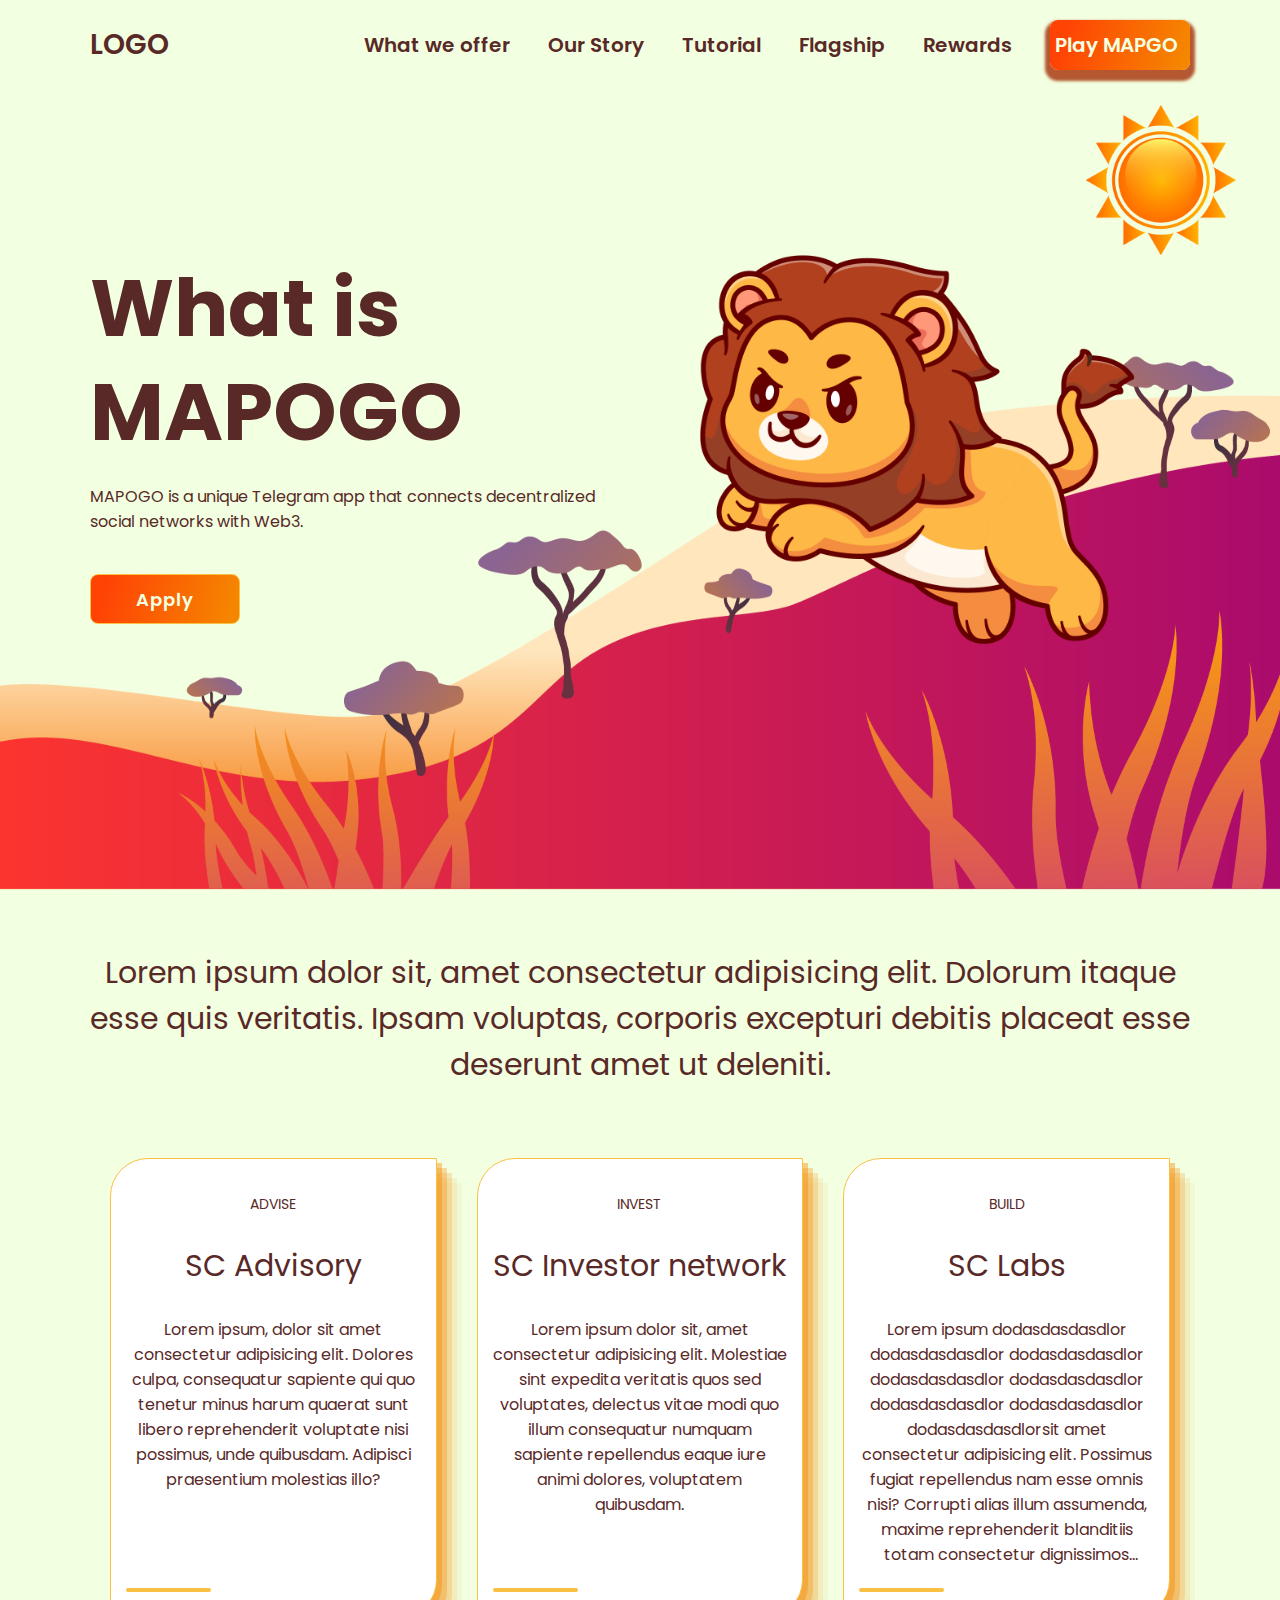
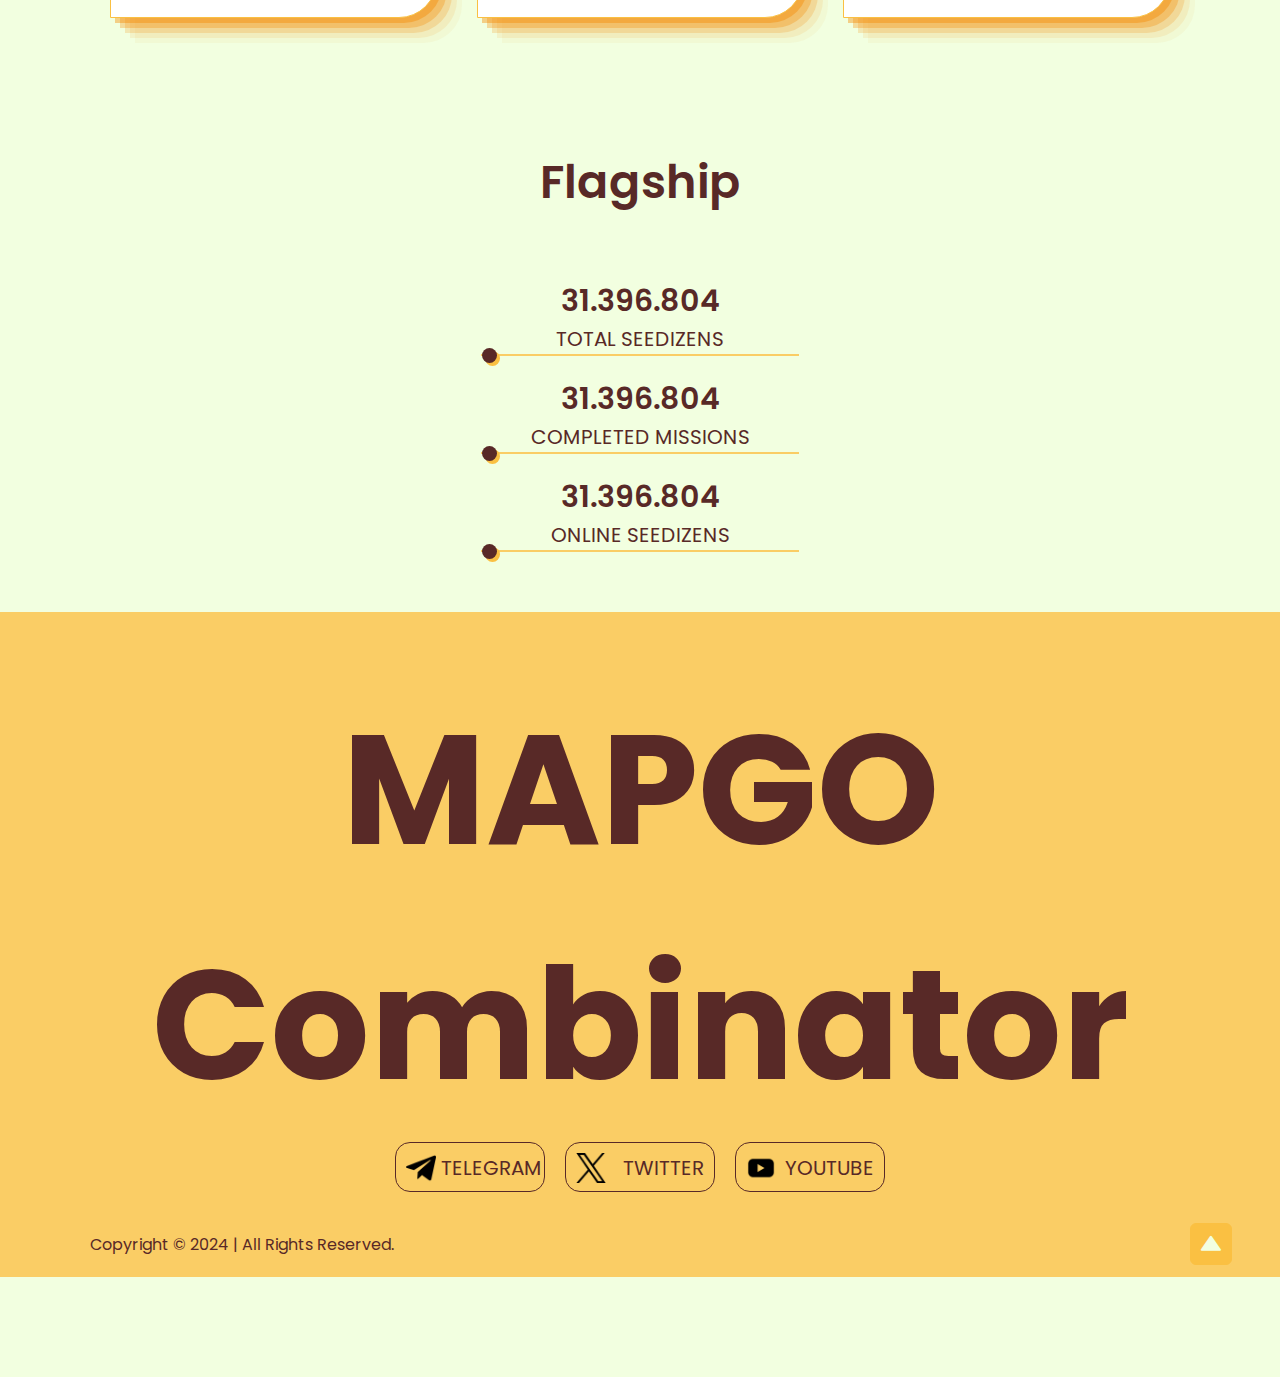
==== index.html @ 88f65e8e "Add files via upload" ====
<!DOCTYPE html>
<html lang="en">
<head>
    <meta charset="UTF-8">
    <meta http-equiv="X-UA-Compatible" content="IE=edge">
    <meta name="viewport" content="width=device-width, initial-scale=1.0">
    <title>MAPOGO</title>

    <link id="theme-link" rel="stylesheet" href="./acess/css/light.css" />

    <!-- Boxicon -->
    <link href='https://unpkg.com/boxicons@2.1.4/css/boxicons.min.css' rel='stylesheet' />

</head>
<body>

    <!-- Header -->
    <header class="header">
        <a href="/" class="logo">LOGO <span class="animate"></span></a>
        <div class="bx bx-menu" id="menu-icon">
            <span class="animate"></span>
        </div>
        <nav class="navbar">
            <a href="#">What we offer</a>
            <a href="#" onclick="modal()">Our Story</a>
            <a href="https://the-mapogo-lion.gitbook.io/the-mapogo-lion-coalition" target="_blank" rel="noopener noreferrer">Tutorial</a>
            <a href="#">Flagship</a>
            <a href="/rewards.html">Rewards</a>
            <a href="https://t.me/mapgo_testing_app_bot/myapp2?startapp=5294003492" class="navbar__btn">Play MAPGO</a>

            <span class="active-nav"></span>
        </nav>

    </header>
    <!-- End Header -->

    <!-- Ourstory -->
    <section class="ourstory" id="ourstory">
        <div class="ourstory__video animate">
            <div class="ourstory__video__exit" onclick="videoExit()"><div class="bx bx-x" ></div></div>
            <iframe 
                id="youtube"
                width="100%" 
                height="100%" 
                src="https://www.youtube.com/embed/UA2v48cL2Bw?si=vxOsJZ1zmoVSaG2v" 
                title="YouTube video player" frameborder="0" allow="accelerometer; autoplay; clipboard-write; encrypted-media; gyroscope; picture-in-picture; web-share" referrerpolicy="strict-origin-when-cross-origin" allowfullscreen></iframe>
        </div>
    </section>
    <!-- End Ourstory -->

    <!-- Home -->
    <section class="home">
        <div class="home__bg">
            <img src="./acess/images/home-bg.png" alt="background" />
        </div>
        <div class="home__lightDark">
            <img id="light" src="./acess/images/sun.png" alt="sun" onclick="mode()" />
            <img id="dark" src="./acess/images/moon.png" alt="moon" onclick="mode()" />
        </div>
        <div class="home__content">
            <h1>What is MAPOGO</h1>
            <p>
                MAPOGO is a unique Telegram app that connects decentralized social networks with Web3.
            </p>

            <div class="btn-box">
                <a href="#" class="btn">Apply</a>
            </div>
        </div>

        <div class="home__img">
            <img src="./acess/images/lion.png" alt="lion" />
        </div>

    </section>
    <!-- End Home -->

    <!-- What We Offer -->
    <section class="whatweoffer">
        <div class="whatweoffer__maxwidth">
            <p>
                Lorem ipsum dolor sit, amet consectetur adipisicing elit. Dolorum itaque esse quis veritatis. Ipsam voluptas, corporis excepturi debitis placeat esse deserunt amet ut deleniti.
            </p>
            <div class="whatweoffer__row">
                <div class="whatweoffer__col">
                    <div class="card">
                        <div class="card__subtitle">ADVISE</div>
                        <div class="card__title">SC Advisory</div>
                        <p class="card__content">Lorem ipsum, dolor sit amet consectetur adipisicing elit. Dolores culpa, consequatur sapiente qui quo tenetur minus harum quaerat sunt libero reprehenderit voluptate nisi possimus, unde quibusdam. Adipisci praesentium molestias illo?</p>
                        <div class="card__line"></div>
                    </div>
                </div>
                <div class="whatweoffer__col">
                    <div class="card">
                        <div class="card__subtitle">INVEST</div>
                        <div class="card__title">SC Investor network</div>
                        <p class="card__content">Lorem ipsum dolor sit, amet consectetur adipisicing elit. Molestiae sint expedita veritatis quos sed voluptates, delectus vitae modi quo illum consequatur numquam sapiente repellendus eaque iure animi dolores, voluptatem quibusdam.</p>
                        <div class="card__line"></div>
                    </div>
                </div>
                <div class="whatweoffer__col">
                    <div class="card">
                        <div class="card__subtitle">BUILD</div>
                        <div class="card__title">SC Labs</div>
                        <p class="card__content">Lorem ipsum dodasdasdasdlor dodasdasdasdlor dodasdasdasdlor dodasdasdasdlor dodasdasdasdlor dodasdasdasdlor dodasdasdasdlor  dodasdasdasdlorsit amet consectetur adipisicing elit. Possimus fugiat repellendus nam esse omnis nisi? Corrupti alias illum assumenda, maxime reprehenderit blanditiis totam consectetur dignissimos voluptates possimus ipsam commodi fugit!</p>
                        <div class="card__line"></div>
                    </div>
                </div>
            </div>
        </div>
    </section>
    <!-- End What We Offer -->

    <!-- Flagship -->
    <section class="flagship">
        <div class="flagship__title">
                Flagship
        </div>
        <div class="flagship__content">
            <div class="flagship__content__col">
                <div class="number">31.396.804</div>
                <div class="text">Total Seedizens</div>
                <div class="line"></div>
            </div>
            <div class="flagship__content__col">
                <div class="number">31.396.804</div>
                <div class="text">COMPLETED missions</div>
                <div class="line"></div>
            </div>
            <div class="flagship__content__col">
                <div class="number">31.396.804</div>
                <div class="text">Online Seedizens</div>
                <div class="line"></div>
            </div>
        </div>
    </section>
    <!-- End Flagship -->

    <!-- Social -->
    <section class="social">
        <div class="social__title">
            <h1>MAPGO Combinator</h1>
        </div>
        <div class="social__row">
            <a class="btn-box" href="#">
                <img src="./acess/images/icon/telegram.png" alt="telegram" />
                TELEGRAM
            </a>
            <a class="btn-box" href="#">
                <img src="./acess/images/icon/twitter.png" alt="twitter" />
                TWITTER
            </a>
            <a class="btn-box" href="#">
                <img src="./acess/images/icon/youtube.png" alt="youtube" />
                YOUTUBE
            </a>
        </div>
    </section>
    <!-- End Social -->

    <!-- Footer -->
    <footer class="footer">
        <div class="footer-text">
            <p>Copyright &copy; 2024 | All Rights Reserved.</p>

            <span class="animate scroll"></span>
        </div>

        <div class="footer-iconTop">
            <a href="#"><i class='bx bxs-up-arrow' ></i></a>

            <span class="animate scroll"></span>
        </div>
    </footer>
    <!-- End Footer -->

    <script src="./acess/js/main.js"></script>

</body>
</html>
---- acess/css/light.css ----
@import url("https://fonts.googleapis.com/css2?family=Noto+Sans:ital,wght@0,100;0,200;0,300;0,400;0,500;0,600;0,800;0,900;1,300;1,400;1,500;1,700;1,800&family=Poppins:ital,wght@0,100;0,200;0,300;0,400;0,500;0,600;0,700;0,800;0,900;1,100;1,200;1,300;1,400;1,500;1,600;1,700;1,800;1,900&display=swap");
/* Reset CSS */
* {
  margin: 0;
  padding: 0;
  box-sizing: border-box;
  text-decoration: none;
  border: none;
  outline: none;
  scroll-behavior: smooth;
  font-family: 'Poppins', sans-serif; }

html {
  font-size: 62.5%;
  overflow-x: hidden; }

body {
  background: #f2ffe0;
  color: #582927; }

/* =====> Header <===== */
.header {
  position: relative;
  top: 100px;
  left: 0;
  width: 100%;
  margin-top: -100px;
  padding: 20px 7%;
  background: transparent;
  display: flex;
  justify-content: space-between;
  align-items: center;
  transition: .3s;
  z-index: 100; }
  .header .sticky {
    background: #facd65; }
  .header .logo {
    position: relative;
    font-size: 28px;
    color: #582927;
    font-weight: 600; }

.navbar {
  position: relative; }
  .navbar__btn,
  .navbar a {
    font-size: 20px;
    color: #582927;
    font-weight: 600;
    margin-left: 35px;
    transition: .3s; }
    .navbar__btn:hover, .navbar__btn.active,
    .navbar a:hover,
    .navbar a.active {
      color: #fac042; }
  .navbar__btn {
    display: inline-block;
    background: linear-gradient(107deg, #ff4305 11.1%, #f58700 95.3%);
    color: #f2ffe0 !important;
    padding: 10px 5px;
    width: 140px;
    height: 50px;
    border-radius: 8px;
    box-shadow: 0px 6px 3px 5px rgba(165, 45, 5, 0.8);
    cursor: pointer;
    transition: .3s; }
    .navbar__btn:hover {
      color: #f2ffe0;
      box-shadow: 0px 0px 0px 0px transparent;
      transform: translateY(5px); }

#menu-icon {
  position: relative;
  font-size: 36px;
  color: #582927;
  cursor: pointer;
  display: none; }

section {
  padding: 10px 7% 20px; }

/* =====> End Header <===== */
/* =====> Home <===== */
.home {
  position: relative;
  display: flex;
  align-items: center;
  min-height: 100vh;
  padding: 0 7%; }
  .home__bg {
    position: absolute;
    width: 100%;
    height: 100vh;
    margin-left: -7%;
    z-index: 0; }
    .home__bg img {
      width: 100%;
      height: 100%; }
  .home__lightDark {
    position: absolute;
    top: 115px;
    right: 44px;
    width: 150px;
    height: 150px;
    border-radius: 100%;
    cursor: pointer;
    transition: .5s;
    z-index: 1; }
    .home__lightDark #light {
      display: block; }
    .home__lightDark #dark {
      display: none; }
    .home__lightDark img {
      width: 100%;
      height: 100%; }
    .home__lightDark:hover {
      background: #facd65;
      scale: .9;
      box-shadow: 0 0 25px 10px #fac042; }
  .home__content {
    max-width: 50%; }
    .home__content h1 {
      position: relative;
      display: inline-block;
      font-size: 80px;
      font-weight: 700;
      line-height: 1.3; }
    .home__content p {
      position: relative;
      font-size: 16px;
      margin: 20px 0 40px; }

.btn-box {
  position: relative;
  display: flex;
  justify-content: space-between;
  width: 345px;
  height: 50px; }
  .btn-box .btn {
    position: relative;
    display: inline-flex;
    justify-content: center;
    align-items: center;
    width: 150px;
    height: 100%;
    background: linear-gradient(107deg, #ff4305 11.1%, #f58700 95.3%);
    border: 0.2px solid #fac042;
    border-radius: 8px;
    font-size: 18px;
    font-weight: 600;
    letter-spacing: 1px;
    color: #f2ffe0;
    overflow: hidden;
    transition: .5s;
    z-index: 1; }
    .btn-box .btn:before {
      content: '';
      position: absolute;
      top: 0;
      left: 0;
      width: 0;
      height: 100%;
      background: #f2ffe0;
      transition: .4s;
      z-index: -1; }
    .btn-box .btn:hover::before {
      width: 100%; }
    .btn-box .btn:hover {
      color: #fac042; }

.home__img {
  display: flex;
  position: relative;
  max-width: 50%; }
  .home__img img {
    width: 80%;
    height: 80%;
    margin: 0 auto; }

/* =====> End Home <===== */
/* =====> Ourstory <===== */
.ourstory {
  position: fixed;
  top: 0;
  left: 0;
  display: none;
  width: 100%;
  height: 100vh;
  background: rgba(0, 0, 0, 0.6);
  transition: .3s;
  z-index: 999;
  /* Add Zoom Animation */ }
  .ourstory__video {
    background: #000;
    width: 80%;
    height: 80%;
    margin: 80px auto;
    padding: 20px;
    border: 3px solid #f2ffe0;
    border-radius: 24px; }
    .ourstory__video__exit {
      display: none; }
  .ourstory .animate {
    -webkit-animation: animatezoom 0.6s;
    animation: animatezoom 0.6s; }
@-webkit-keyframes animatezoom {
  from {
    -webkit-transform: scale(0); }
  to {
    -webkit-transform: scale(1); } }
@keyframes animatezoom {
  from {
    transform: scale(0); }
  to {
    transform: scale(1); } }
/* =====> End Oustory <===== */
/* =====> What We Offer <===== */
.whatweoffer {
  display: flex;
  width: 100%;
  justify-content: center; }
  .whatweoffer__maxwidth {
    max-width: 1200px;
    padding: 50px 0; }
    .whatweoffer__maxwidth p {
      text-align: center;
      font-size: 30px; }
    .whatweoffer__maxwidth .whatweoffer__row {
      display: flex;
      width: 100%;
      margin-top: 50px; }
      .whatweoffer__maxwidth .whatweoffer__row .whatweoffer__col {
        width: 33.3333%;
        height: 500px;
        padding: 20px; }
        .whatweoffer__maxwidth .whatweoffer__row .whatweoffer__col .card {
          position: relative;
          background: #fff;
          width: 100%;
          height: 100%;
          padding: 15px;
          text-align: center;
          border-radius: 38px 0px 38px 0px;
          border: 1px solid #fac042;
          box-shadow: rgba(245, 135, 0, 0.4) 5px 5px, rgba(245, 135, 0, 0.3) 10px 10px, rgba(245, 135, 0, 0.2) 15px 15px, rgba(245, 135, 0, 0.1) 20px 20px, rgba(245, 135, 0, 0.05) 25px 25px; }
          .whatweoffer__maxwidth .whatweoffer__row .whatweoffer__col .card__subtitle {
            height: auto;
            width: 100%;
            font-size: 14px;
            margin-top: 20px; }
          .whatweoffer__maxwidth .whatweoffer__row .whatweoffer__col .card__title {
            width: 100%;
            font-size: 30px;
            margin: 28px 0; }
          .whatweoffer__maxwidth .whatweoffer__row .whatweoffer__col .card__content {
            font-size: 16px;
            margin-bottom: 20px;
            overflow: hidden;
            display: -webkit-box;
            -webkit-line-clamp: 10;
            line-clamp: 10;
            -webkit-box-orient: vertical; }
          .whatweoffer__maxwidth .whatweoffer__row .whatweoffer__col .card__line {
            position: absolute;
            left: 15px;
            bottom: 25px;
            width: 85px;
            border: 2px solid #fac042;
            border-radius: 2px; }

/* =====> End What We Offer <===== */
/* =====> Flagship <===== */
.flagship {
  position: relative;
  width: 100%;
  height: 100%;
  text-align: center;
  margin-top: 30px; }
  .flagship__title {
    text-align: center;
    width: 100%;
    height: 120px;
    font-size: 46px;
    font-weight: 600; }
  .flagship__content {
    width: 100%; }
    .flagship__content__col {
      width: 100%;
      padding: 10px 20px;
      margin: 0 auto;
      max-width: 1200px; }
      .flagship__content__col .number {
        font-size: 30px;
        font-weight: 600; }
      .flagship__content__col .text {
        text-transform: uppercase;
        font-size: 20px; }
      .flagship__content__col .line {
        position: relative;
        margin: 0 auto;
        width: 30%;
        border: 1px solid #facd65; }
        .flagship__content__col .line::before {
          content: '';
          position: absolute;
          background: #582927;
          top: -7.5px;
          left: 0;
          width: 15px;
          height: 15px;
          border-radius: 100%;
          box-shadow: 3px 3px #fac042; }

/* =====> End Flagship <===== */
/* =====> Social <===== */
.social {
  width: 100%;
  min-height: 50vh;
  text-align: center;
  margin-top: 30px;
  background: #facd65; }
  .social__title {
    margin-top: 50px;
    font-size: 78px; }
  .social__row {
    display: flex;
    justify-content: center;
    width: 100%; }
    .social__row .btn-box {
      width: 150px;
      height: 50px;
      margin: 0 10px;
      padding: 10px;
      border: 1px solid #582927;
      font-size: 20px;
      border-radius: 15px;
      color: #582927;
      cursor: pointer;
      transition: .3s; }
      .social__row .btn-box img {
        width: 30px;
        height: 30px;
        margin-right: 5px; }
      .social__row .btn-box:hover {
        opacity: .5; }

/* =====> End Social <===== */
/* =====> Footer <===== */
.footer {
  position: relative;
  display: flex;
  justify-content: space-between;
  align-items: center;
  flex-wrap: wrap;
  padding: 20px 7%;
  background: #facd65; }
  .footer-text, .footer-iconTop {
    position: relative; }
  .footer-text p {
    font-size: 16px; }
  .footer-iconTop a {
    position: absolute;
    bottom: -20px;
    display: inline-flex;
    justify-content: center;
    align-items: center;
    padding: 8px;
    background: #fac042;
    border: 0.2px solid #fac042;
    border-radius: 6px;
    overflow: hidden;
    z-index: 1; }
  .footer-iconTop a::before {
    content: '';
    position: absolute;
    top: 0;
    left: 0;
    width: 0;
    height: 100%;
    background: #f2ffe0;
    transition: .5s;
    z-index: -1; }
  .footer-iconTop a:hover::before {
    width: 100%; }
  .footer-iconTop a i {
    font-size: 24px;
    color: #f2ffe0;
    transition: .5s; }
  .footer-iconTop a:hover i {
    color: #fac042; }

/* =====> End Footer <===== */
/* ==========> Rewards <========== */
.homeRewards {
  min-height: 100vh;
  margin-top: 100px;
  padding: 100px 20% 20px; }
  .homeRewards__nav {
    display: flex;
    margin-bottom: 73px;
    text-transform: uppercase; }
    .homeRewards__nav__title {
      font-size: 20px; }
      .homeRewards__nav__title span {
        opacity: .6; }
    .homeRewards__nav img {
      width: 30px;
      height: 30px; }
  .homeRewards__content {
    margin-bottom: 24px; }
    .homeRewards__content h1 {
      color: #582927;
      font-size: 76px;
      line-height: 106px;
      font-weight: 800;
      margin-bottom: 24px; }
    .homeRewards__content p {
      color: #582927;
      font-size: 18px;
      margin-bottom: 30px; }
    .homeRewards__content .btn-box .btn {
      width: 175px; }

/* ==========> End Rewards <========== */
/* ==========> End Mertit <========== */
.merit {
  min-height: 100vh; }
  .merit__bg {
    display: flex;
    background: #f3e7ac;
    width: 100%;
    padding: 200px 20px;
    justify-content: center;
    border-radius: 20px;
    gap: 110px; }
  .merit__img {
    max-width: 50%;
    height: 100%; }
    .merit__img img {
      width: 100%;
      height: 100%; }
  .merit__content {
    max-width: 50%;
    width: 50%;
    height: 100%;
    padding: 10px 20px; }
    .merit__content h5 {
      margin: 24px 0;
      font-size: 20px;
      font-weight: 300; }
    .merit__content h1 {
      position: relative;
      display: inline-block;
      font-size: 56px;
      font-weight: 700;
      line-height: 1.3; }

/* ==========> End Mertit <========== */
/* ==========> Reference <========== */
.reference {
  display: flex;
  width: 100%;
  justify-content: space-between;
  margin-bottom: 120px; }
  .reference__rank {
    max-width: 33.33%;
    padding: 0 10px; }
    .reference__rank img {
      width: 100%;
      height: 100%; }
    .reference__rank h6 {
      margin: 24px 0 16px 0;
      font-size: 18px;
      font-weight: 300; }
    .reference__rank h5 {
      font-size: 26px;
      font-weight: 400; }

/* ==========> End Reference <========== */
/* ==========> Resposive <========== */
@media (max-width: 1200px) {
  html {
    font-size: 55%; }

  .navbar__btn,
  .navbar a {
    font-size: 18px;
    color: #582927;
    font-weight: 600;
    margin-left: 24px;
    transition: .3s; }
    .navbar__btn:hover, .navbar__btn.active,
    .navbar a:hover,
    .navbar a.active {
      color: #fac042; }
  .navbar__btn {
    padding: 12px 5px;
    width: 125px;
    height: 50px;
    box-shadow: 0px 5px 2px 4px rgba(165, 45, 5, 0.8); }

  .whatweoffer__maxwidth .whatweoffer__row .whatweoffer__col .card__content {
    font-size: 16px;
    display: -webkit-box;
    -webkit-line-clamp: 6;
    line-clamp: 6;
    -webkit-box-orient: vertical; }

  .social__title {
    font-size: 48px; } }
@media (max-width: 991px) {
  .header {
    padding: 20px 4%; }

  section {
    padding: 10rem 4% 20px; }

  .home {
    padding: 0 4%; }
    .home__bg {
      margin-left: -4% !important; }

  .social {
    margin-top: 20px; }
    .social__row .btn-box {
      width: 130px;
      height: 45px;
      margin: 0 10px;
      padding: 10px;
      font-size: 16px;
      border-radius: 15px; }
      .social__row .btn-box img {
        width: 30px;
        height: 30px;
        margin-right: 5px; }

  .whatweoffer {
    display: flex; }
    .whatweoffer__maxwidth p {
      text-align: center;
      font-size: 30px; }
    .whatweoffer__maxwidth .whatweoffer__row {
      display: flex;
      flex-wrap: wrap;
      width: 100%;
      margin-top: 50px; }
      .whatweoffer__maxwidth .whatweoffer__row .whatweoffer__col {
        width: 100%;
        height: 500px;
        padding: 20px; }
        .whatweoffer__maxwidth .whatweoffer__row .whatweoffer__col .card {
          width: 100%;
          height: 100%;
          padding: 15px;
          text-align: center; }
          .whatweoffer__maxwidth .whatweoffer__row .whatweoffer__col .card__subtitle {
            height: auto;
            width: 100%;
            font-size: 14px;
            margin-top: 20px; }
          .whatweoffer__maxwidth .whatweoffer__row .whatweoffer__col .card__title {
            font-size: 28px;
            margin: 24px 0; }
          .whatweoffer__maxwidth .whatweoffer__row .whatweoffer__col .card__content {
            font-size: 16px;
            display: -webkit-box;
            -webkit-line-clamp: 6;
            line-clamp: 6;
            -webkit-box-orient: vertical; }

  .footer {
    padding: 20px 4%; }
    .footer-iconTop a {
      right: 0px; }

  .homeRewards {
    min-height: 75vh;
    margin-top: 50px;
    padding: 80px 7% 15px; }
    .homeRewards__nav {
      margin-bottom: 60px; }
      .homeRewards__nav__title {
        font-size: 16px; }
      .homeRewards__nav img {
        width: 22px;
        height: 22px; }
    .homeRewards__content h1 {
      font-size: 42px;
      line-height: 68px; }
    .homeRewards__content p {
      font-size: 16px; }
    .homeRewards__content .btn-box .btn {
      font-size: 14px;
      width: 155px; }

  .merit {
    min-height: 75vh; }
    .merit__bg {
      flex-wrap: wrap;
      width: 100%;
      padding: 80px 30px;
      gap: 0px;
      border-radius: 35px; }
    .merit__img {
      width: 50%; }
      .merit__img img {
        width: 100%;
        height: 100%; }
    .merit__content {
      max-width: 100%;
      width: 100%;
      height: 100%;
      padding: 10px 20px; }
      .merit__content h5 {
        margin: 20px 0;
        font-size: 20px; }
      .merit__content h1 {
        font-size: 46px; }

  .reference {
    display: flex;
    justify-content: center;
    margin-bottom: 50px;
    flex-direction: column;
    align-items: center; }
    .reference__rank {
      max-width: 100%;
      margin-bottom: 76px; }
      .reference__rank h6 {
        margin: 24px 0 16px 0;
        font-size: 18px;
        font-weight: 300; }
      .reference__rank h5 {
        font-size: 24px;
        font-weight: 400; } }
@media (max-width: 768px) {
  .header {
    background: #f2ffe0; }

  #menu-icon {
    display: block; }

  .navbar {
    position: absolute;
    top: 100%;
    left: -100%;
    width: 100%;
    height: 100vh;
    padding: 10px 4%;
    background: #fac042;
    box-shadow: 0 50px 10px rgba(0, 0, 0, 0.2);
    transition: .25s ease;
    transition-delay: .25s;
    z-index: 1; }
    .navbar.active {
      left: 0;
      transition-delay: 0s; }
    .navbar .active-nav {
      position: absolute;
      top: 0;
      left: -100%;
      width: 100%;
      height: 100vh;
      background: #f2ffe0;
      border-top: 1px solid rgba(0, 0, 0, 0.2);
      transition: .25s ease;
      transition-delay: 0s;
      z-index: -1; }
    .navbar.active .active-nav {
      left: 0;
      transition-delay: .25s; }
    .navbar a {
      display: block;
      font-size: 16px;
      margin: 16px 0;
      transform: translateX(-200px);
      transition: .25s ease;
      transition-delay: 0s; }
    .navbar.active a {
      transform: translate(0);
      transition-delay: .25s; }
    .navbar__btn {
      width: 110px;
      box-shadow: 0px 4px 1px 3px rgba(165, 45, 5, 0.8);
      margin: 0 !important;
      transform: translate(0);
      transition-delay: .25s; }
      .navbar__btn:hover {
        transform: translateY(5px) !important; }
    .navbar a, .navbar__btn {
      font-size: 16px; }

  .ourstory {
    width: 100%;
    height: 100vh; }
    .ourstory__video {
      position: relative;
      width: 100%;
      height: 80%;
      margin: 80px auto;
      padding: 15px; }
      .ourstory__video__exit {
        display: block;
        position: absolute;
        top: 5px;
        right: 5px;
        width: 24px;
        height: 24px;
        background: #fff;
        border-radius: 24px;
        cursor: pointer;
        transition: .3s; }
        .ourstory__video__exit .bx {
          color: #582927;
          font-size: 24px;
          font-weight: 500; }
        .ourstory__video__exit:hover {
          opacity: .5; }

  .home {
    display: flex;
    flex-wrap: wrap;
    justify-content: center;
    margin-top: 100px; }
    .home__bg {
      margin-left: 0 !important; }
    .home__lightDark {
      top: 30%;
      right: 44px;
      width: 120px;
      height: 120px;
      z-index: 1; }
      .home__lightDark:hover {
        box-shadow: 0 0 25px 10px #fac042; }
    .home__content {
      max-width: 100%;
      height: 100%; }
      .home__content h1 {
        position: relative;
        display: inline-block;
        font-size: 56px;
        font-weight: 700;
        line-height: 1.3; }
      .home__content p {
        position: relative;
        font-size: 16px;
        margin: 20px 0 40px; }
    .home__img {
      max-width: 60%; }

  .whatweoffer__maxwidth p {
    font-size: 16px; }

  .flagship {
    margin-top: 0; }
    .flagship__content .line {
      width: 40%; }

  .homeRewards {
    min-height: 75vh;
    margin-top: 50px;
    padding: 60px 4% 15px; } }
@media (max-width: 520px) {
  html {
    font-size: 50%; }

  .ourstory {
    width: 100%;
    height: 100vh; }
    .ourstory__video {
      width: 100%;
      height: 50%;
      margin: 25vh auto;
      padding: 15px; }

  .home__content h1 {
    display: flex;
    flex-direction: column; }
  .home .btn-box {
    justify-content: center; }
  .home__lightDark {
    top: 50%;
    right: 44px;
    width: 110px;
    height: 110px;
    z-index: 1; }
    .home__lightDark:hover {
      box-shadow: 0 0 25px 10px #fac042; }

  .flagship {
    margin-top: 0; }
    .flagship__content .line {
      width: 45%; } }
@media (max-width: 462px) {
  .home__content h1 {
    font-size: 42px; }
  .home__img {
    max-width: 100%; }
    .home__img img {
      width: 60%; }

  .whatweoffer__maxwidth .whatweoffer__row .whatweoffer__col {
    width: 100%;
    height: 450px;
    padding: 20px; }

  .flagship {
    margin-top: 0; }
    .flagship__content .line {
      width: 70%; }

  .social__title {
    margin: 0 0 10px 0;
    font-size: 36px; }
  .social__row {
    flex-wrap: wrap;
    justify-content: center; }
    .social__row .btn-box {
      margin: 5px; }
      .social__row .btn-box img {
        width: 20px;
        height: 20px; }

  .footer {
    flex-direction: column-reverse; }

  .footer p {
    margin-top: 40px;
    text-align: center; }

  .footer-iconTop a {
    margin-bottom: 10px;
    transform: translateX(50%); }

  .merit__bg {
    flex-wrap: wrap;
    width: 100%;
    height: 100%;
    padding: 50px 10px; }
  .merit__img {
    max-width: 100%;
    width: 70%; }
  .merit__content {
    padding: 10px 15px; } }
@media (max-width: 371px) {
  .home {
    justify-content: center; }

  .home__content {
    display: flex;
    align-items: center;
    flex-direction: column;
    text-align: center; }

  .home-content h1 {
    font-size: 50px; }

  .social {
    margin-top: 20px; }
    .social__title h1 {
      font-size: 42px; }
    .social__row .btn-box {
      width: 120px;
      height: 45px;
      margin: 10px;
      padding: 10px;
      font-size: 14px; }
      .social__row .btn-box img {
        width: 24px;
        height: 24px;
        margin-right: 2px; }

  .footer-iconTop a {
    margin-bottom: 0px;
    transform: translateX(50%); } }

/*# sourceMappingURL=light.css.map */
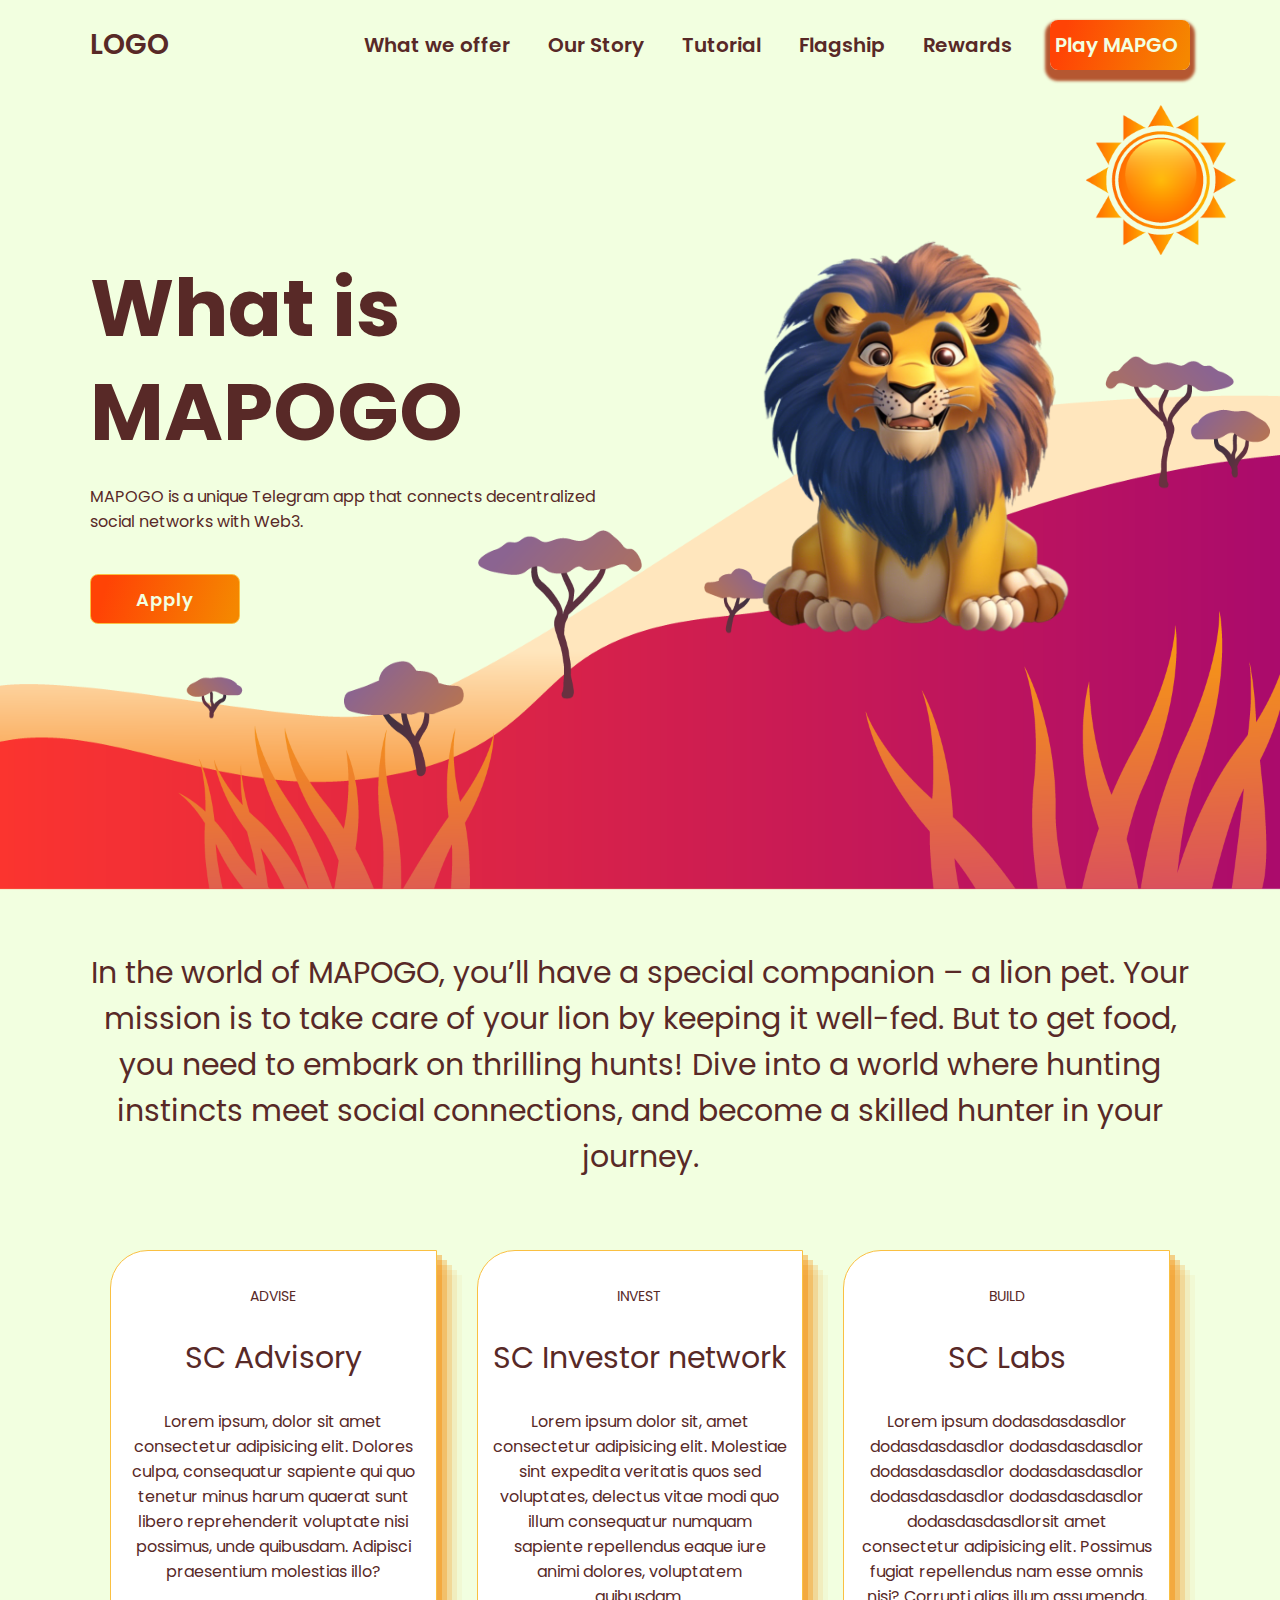
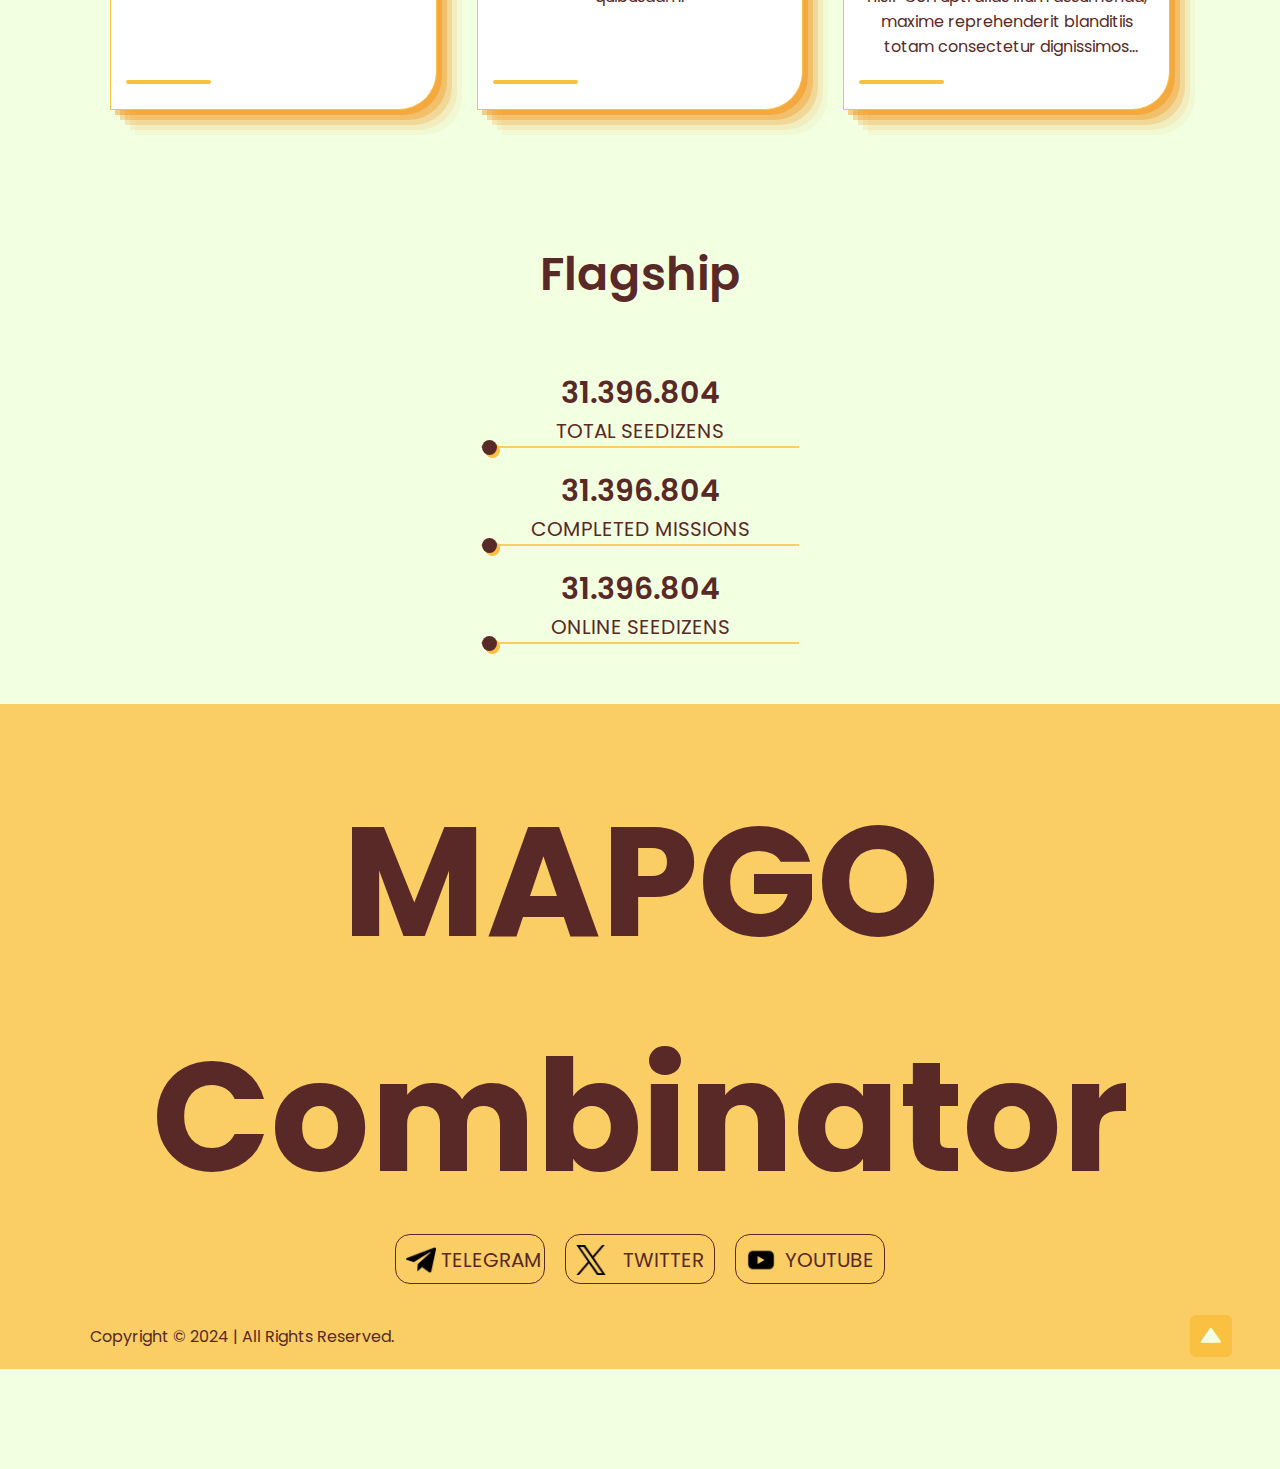
==== commit 384ed60c: "update lion" ====
--- a/index.html
+++ b/index.html
@@ -69,7 +69,7 @@
         </div>
 
         <div class="home__img">
-            <img src="./acess/images/lion.png" alt="lion" />
+            <img src="./acess/images/characters/makhulu.png" alt="lion" />
         </div>
 
     </section>
@@ -79,7 +79,7 @@
     <section class="whatweoffer">
         <div class="whatweoffer__maxwidth">
             <p>
-                Lorem ipsum dolor sit, amet consectetur adipisicing elit. Dolorum itaque esse quis veritatis. Ipsam voluptas, corporis excepturi debitis placeat esse deserunt amet ut deleniti.
+                In the world of MAPOGO, you’ll have a special companion – a lion pet. Your mission is to take care of your lion by keeping it well-fed. But to get food, you need to embark on thrilling hunts! Dive into a world where hunting instincts meet social connections, and become a skilled hunter in your journey.
             </p>
             <div class="whatweoffer__row">
                 <div class="whatweoffer__col">
--- a/acess/css/light.css
+++ b/acess/css/light.css
@@ -499,6 +499,11 @@
     height: 50px;
     box-shadow: 0px 5px 2px 4px rgba(165, 45, 5, 0.8); }
 
+  .home__img img {
+    width: 100%;
+    height: 80%;
+    margin: 0 auto; }
+
   .whatweoffer__maxwidth .whatweoffer__row .whatweoffer__col .card__content {
     font-size: 16px;
     display: -webkit-box;
@@ -519,6 +524,9 @@
     padding: 0 4%; }
     .home__bg {
       margin-left: -4% !important; }
+    .home__lightDark {
+      width: 110px;
+      height: 110px; }
 
   .social {
     margin-top: 20px; }
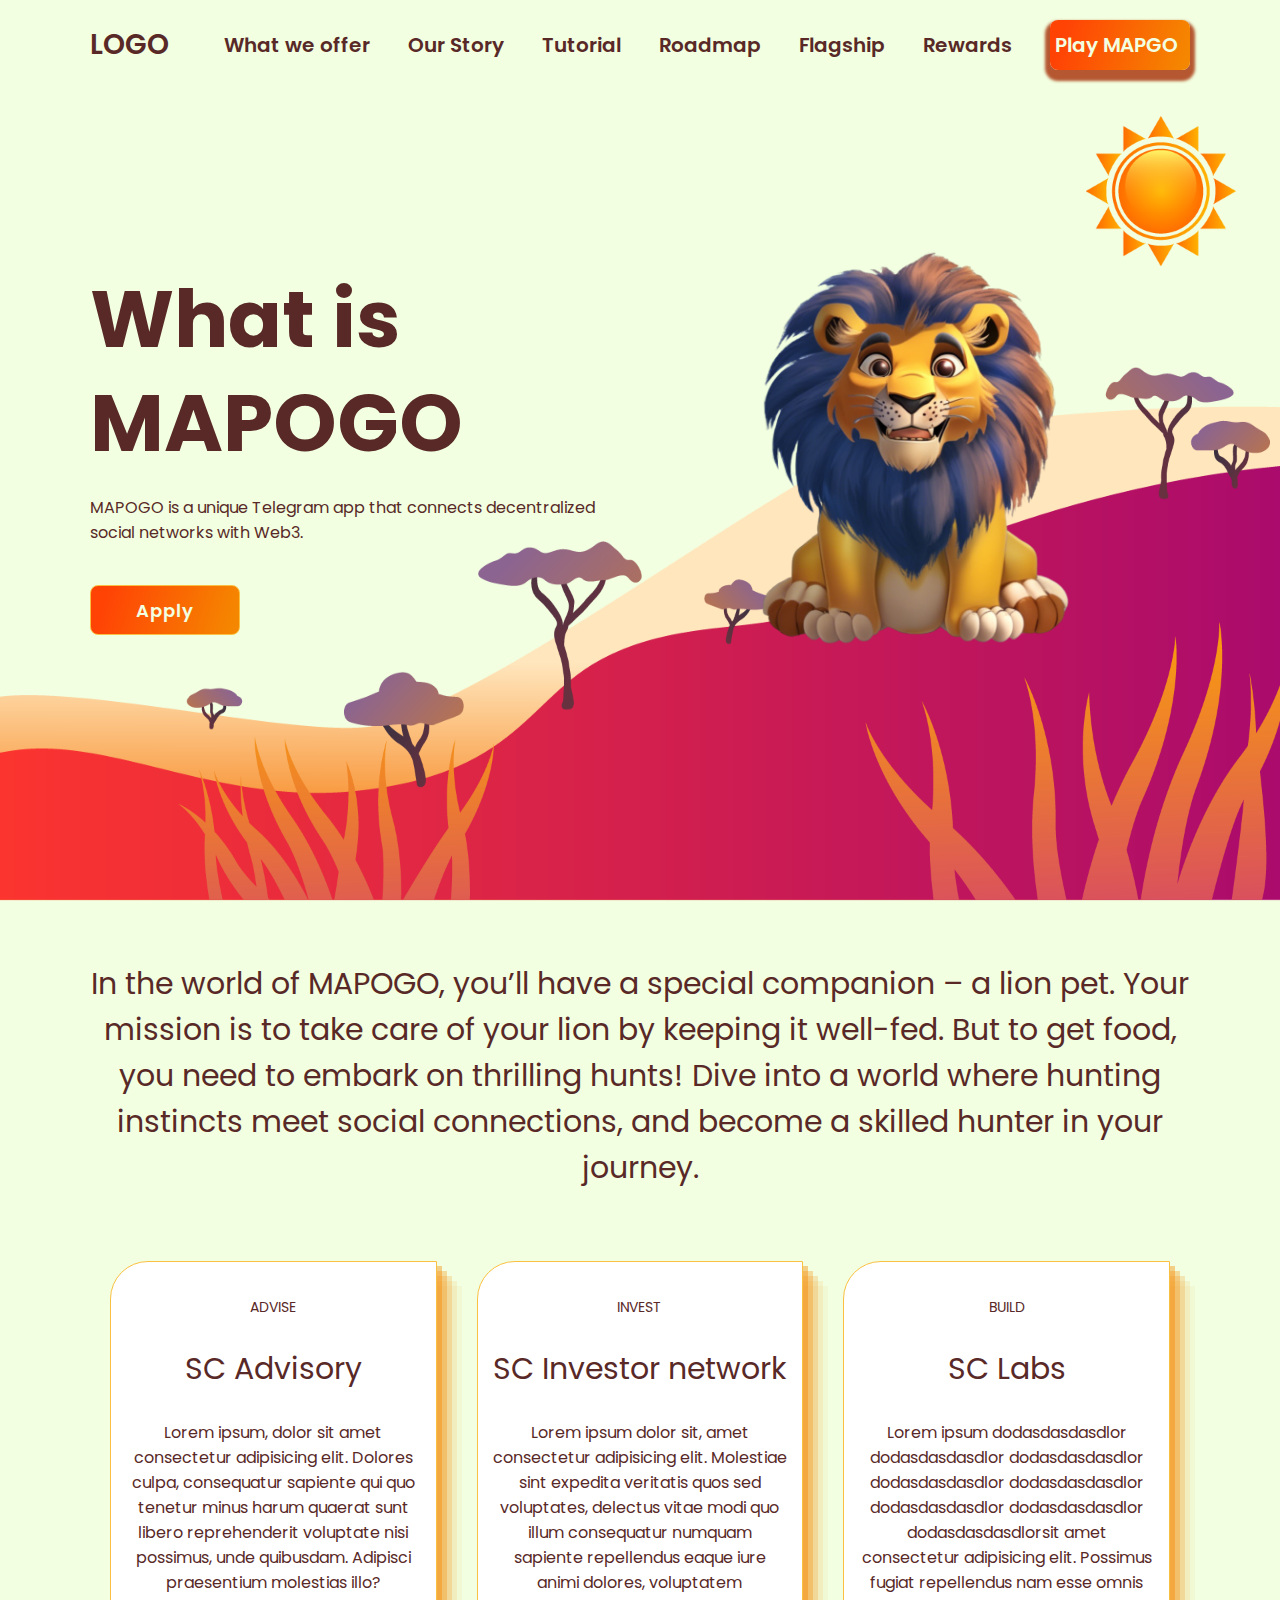
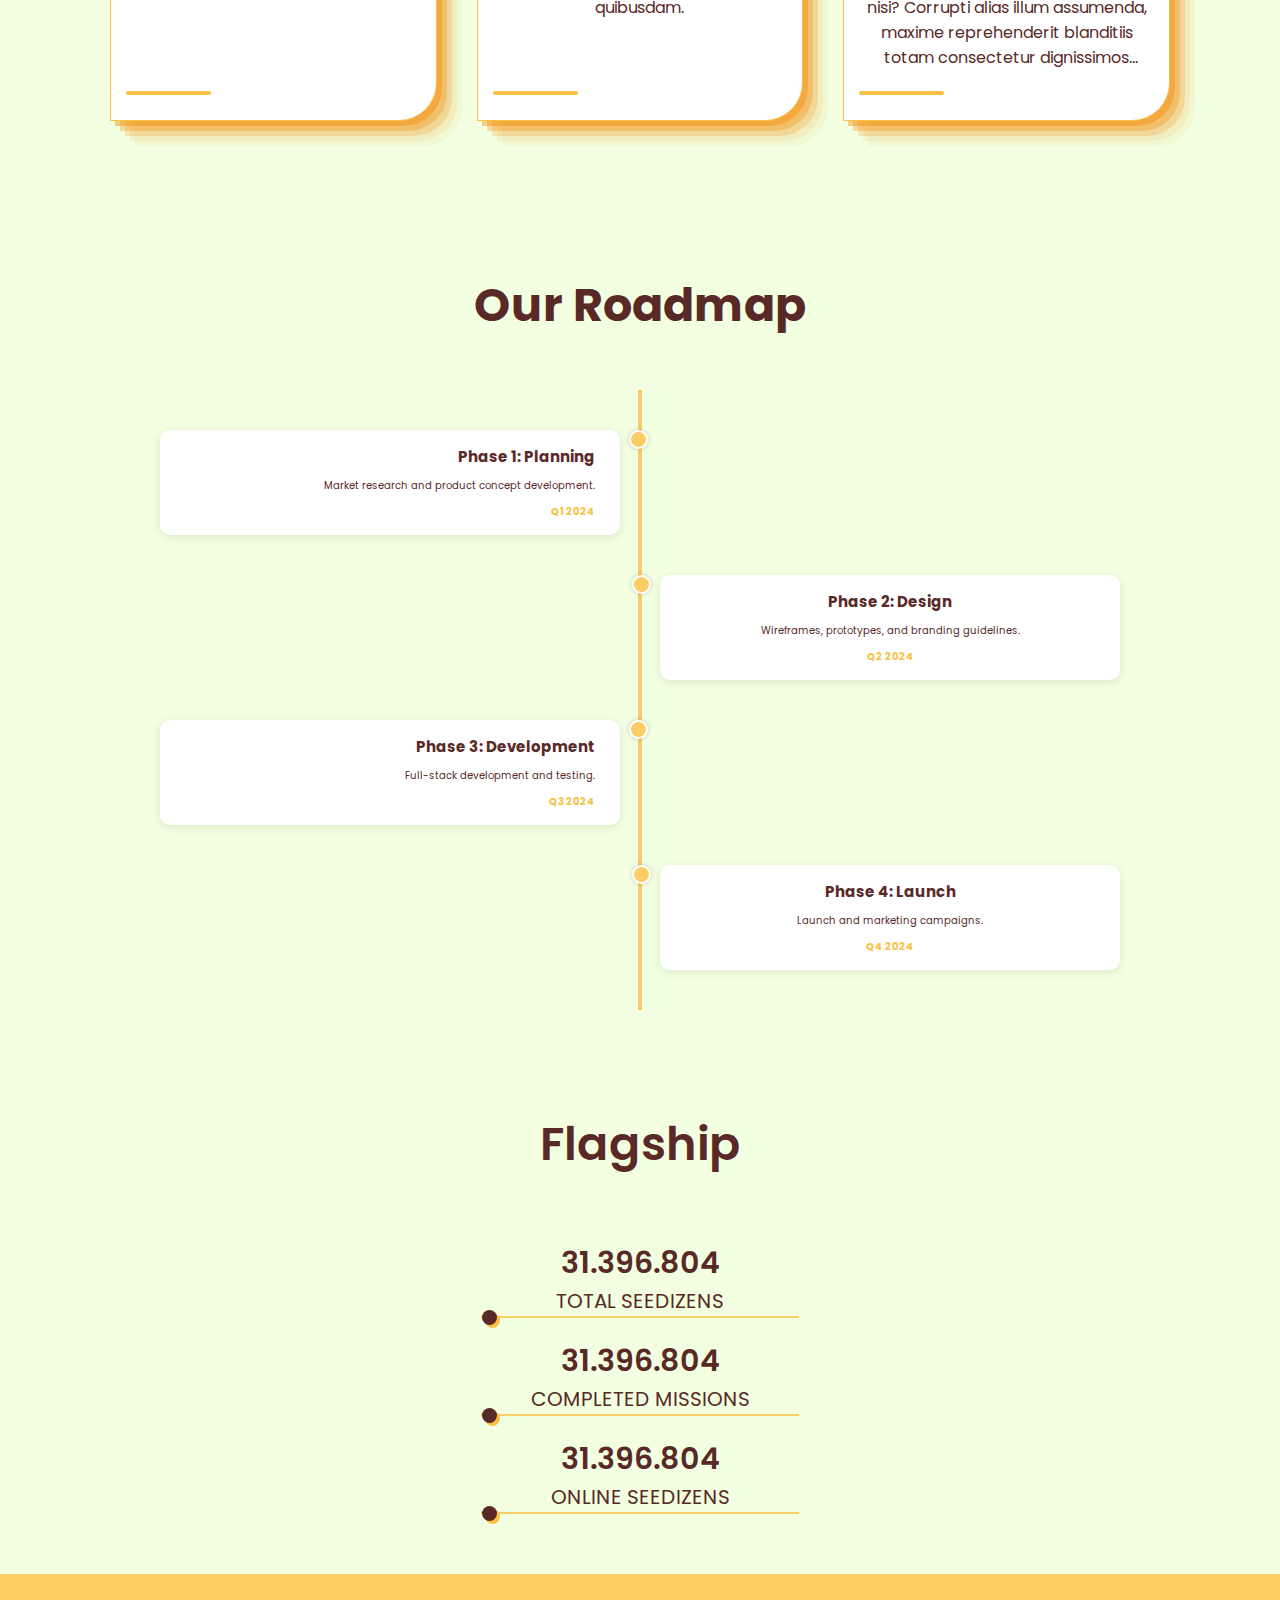
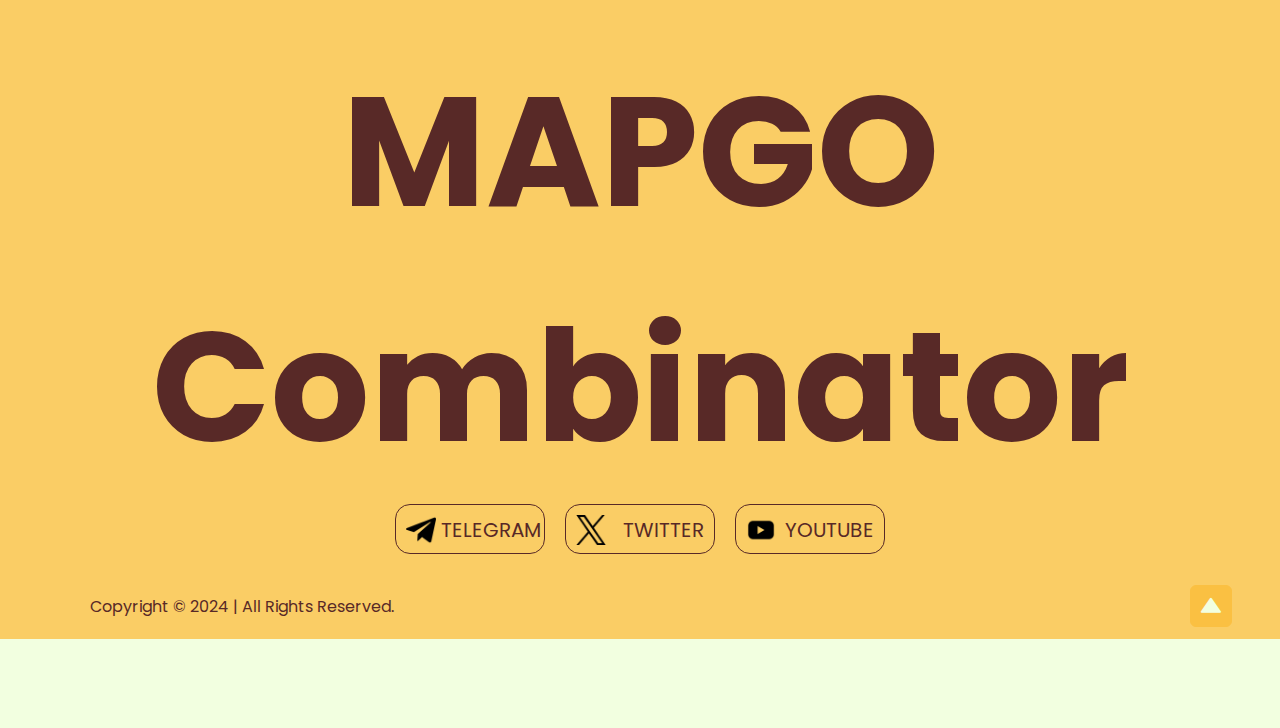
==== commit 18b302ef: "add roadmap" ====
--- a/index.html
+++ b/index.html
@@ -7,6 +7,7 @@
     <title>MAPOGO</title>
 
     <link id="theme-link" rel="stylesheet" href="./acess/css/light.css" />
+    <link id="bgStar" rel="stylesheet" href="./acess/css/bg-star.css" />
 
     <!-- Boxicon -->
     <link href='https://unpkg.com/boxicons@2.1.4/css/boxicons.min.css' rel='stylesheet' />
@@ -21,18 +22,28 @@
             <span class="animate"></span>
         </div>
         <nav class="navbar">
-            <a href="#">What we offer</a>
+            <a href="#whatweoffer">What we offer</a>
             <a href="#" onclick="modal()">Our Story</a>
             <a href="https://the-mapogo-lion.gitbook.io/the-mapogo-lion-coalition" target="_blank" rel="noopener noreferrer">Tutorial</a>
-            <a href="#">Flagship</a>
+            <a href="#roadmap">Roadmap</a>
+            <a href="#flagship">Flagship</a>
             <a href="/rewards.html">Rewards</a>
-            <a href="https://t.me/mapgo_testing_app_bot/myapp2?startapp=5294003492" class="navbar__btn">Play MAPGO</a>
+            <a href="https://t.me/mapgo_testing_app_bot/myapp2?startapp=5294003492" class="navbar__btn" target="_blank" rel="noopener noreferrer">Play MAPGO</a>
 
             <span class="active-nav"></span>
         </nav>
 
     </header>
     <!-- End Header -->
+
+    <!-- Background Animation -->
+    <div class="bg-animation">
+        <div id="stars"></div>
+        <div id="stars2"></div>
+        <div id="stars3"></div>
+        <div id="stars4"></div>
+    </div>
+    <!-- End Background Animation -->
 
     <!-- Ourstory -->
     <section class="ourstory" id="ourstory">
@@ -76,7 +87,7 @@
     <!-- End Home -->
 
     <!-- What We Offer -->
-    <section class="whatweoffer">
+    <section class="whatweoffer" id="whatweoffer">
         <div class="whatweoffer__maxwidth">
             <p>
                 In the world of MAPOGO, you’ll have a special companion – a lion pet. Your mission is to take care of your lion by keeping it well-fed. But to get food, you need to embark on thrilling hunts! Dive into a world where hunting instincts meet social connections, and become a skilled hunter in your journey.
@@ -111,8 +122,48 @@
     </section>
     <!-- End What We Offer -->
 
+    <!-- Roadmap -->
+    <section class="roadmap" id="roadmap">
+        <h2 class="roadmap__title">Our Roadmap</h2>
+        <div class="roadmap__timeline">
+            <div class="roadmap__item roadmap__item--left">
+                <div class="roadmap__content">
+                    <h3 class="roadmap__phase">Phase 1: Planning</h3>
+                    <p class="roadmap__description">
+                        Market research and product concept development.
+                    </p>
+                    <span class="roadmap__date">Q1 2024</span>
+                </div>
+            </div>
+            <div class="roadmap__item roadmap__item--right">
+                <div class="roadmap__content">
+                    <h3 class="roadmap__phase">Phase 2: Design</h3>
+                    <p class="roadmap__description">
+                        Wireframes, prototypes, and branding guidelines.
+                    </p>
+                    <span class="roadmap__date">Q2 2024</span>
+                </div>
+            </div>
+            <div class="roadmap__item roadmap__item--left">
+                <div class="roadmap__content">
+                    <h3 class="roadmap__phase">Phase 3: Development</h3>
+                    <p class="roadmap__description">Full-stack development and testing.</p>
+                    <span class="roadmap__date">Q3 2024</span>
+                </div>
+            </div>
+            <div class="roadmap__item roadmap__item--right">
+                <div class="roadmap__content">
+                    <h3 class="roadmap__phase">Phase 4: Launch</h3>
+                    <p class="roadmap__description">Launch and marketing campaigns.</p>
+                    <span class="roadmap__date">Q4 2024</span>
+                </div>
+            </div>
+        </div>
+    </section>
+    <!-- End Roadmap -->
+
     <!-- Flagship -->
-    <section class="flagship">
+    <section class="flagship" id="flagship">
         <div class="flagship__title">
                 Flagship
         </div>
@@ -142,21 +193,22 @@
             <h1>MAPGO Combinator</h1>
         </div>
         <div class="social__row">
-            <a class="btn-box" href="#">
+            <a class="btn-box" href="https://t.me/mapogoupdates" target="_blank" rel="noopener noreferrer">
                 <img src="./acess/images/icon/telegram.png" alt="telegram" />
                 TELEGRAM
             </a>
-            <a class="btn-box" href="#">
+            <a class="btn-box" href="https://x.com/MapogoCommunity" target="_blank" rel="noopener noreferrer">
                 <img src="./acess/images/icon/twitter.png" alt="twitter" />
                 TWITTER
             </a>
-            <a class="btn-box" href="#">
+            <a class="btn-box" href="https://www.youtube.com/@MapogoCoin" target="_blank" rel="noopener noreferrer">
                 <img src="./acess/images/icon/youtube.png" alt="youtube" />
                 YOUTUBE
             </a>
         </div>
     </section>
     <!-- End Social -->
+     
 
     <!-- Footer -->
     <footer class="footer">
--- a/acess/css/light.css
+++ b/acess/css/light.css
@@ -21,10 +21,10 @@
 /* =====> Header <===== */
 .header {
   position: relative;
-  top: 100px;
+  top: 89px;
   left: 0;
   width: 100%;
-  margin-top: -100px;
+  margin-top: -89px;
   padding: 20px 7%;
   background: transparent;
   display: flex;
@@ -269,6 +269,77 @@
             border-radius: 2px; }
 
 /* =====> End What We Offer <===== */
+/* =====>Roadmap <===== */
+.roadmap {
+  padding: 60px 20px;
+  background: #f2ffe0;
+  text-align: center; }
+  .roadmap__title {
+    font-size: 46px;
+    color: #582927;
+    margin-bottom: 50px; }
+  .roadmap__timeline {
+    position: relative;
+    max-width: 1000px;
+    margin: 0 auto;
+    padding: 20px 0; }
+    .roadmap__timeline::before {
+      content: '';
+      position: absolute;
+      top: 0;
+      left: 50%;
+      width: 4px;
+      height: 100%;
+      background: #facd65;
+      transform: translateX(-50%); }
+  .roadmap__item {
+    width: 50%;
+    padding: 20px;
+    position: relative; }
+    .roadmap__item--left {
+      left: 0;
+      text-align: right; }
+    .roadmap__item--right {
+      left: 50%; }
+    .roadmap__item::before {
+      content: '';
+      position: absolute;
+      top: 20px;
+      width: 15px;
+      height: 15px;
+      background: #facd65;
+      border-radius: 50%;
+      border: 2px solid #fff;
+      box-shadow: 0 0 5px rgba(0, 0, 0, 0.2); }
+    .roadmap__item--left::before {
+      right: -8px; }
+    .roadmap__item--right::before {
+      left: -8px; }
+  .roadmap__content {
+    background: #fff;
+    padding: 15px 25px;
+    border-radius: 10px;
+    box-shadow: 0 2px 10px rgba(0, 0, 0, 0.1); }
+    .roadmap__content h3 {
+      margin: 0 0 10px;
+      font-size: 1.5rem;
+      color: #582927; }
+    .roadmap__content p {
+      margin: 0 0 10px;
+      color: #582927; }
+  .roadmap__phase {
+    font-weight: bold;
+    color: #582927; }
+  .roadmap__description {
+    font-size: 1rem;
+    color: #582927; }
+  .roadmap__date {
+    display: block;
+    font-weight: bold;
+    color: #fac042;
+    margin-top: 10px; }
+
+/* =====> End Roadmap <===== */
 /* =====> Flagship <===== */
 .flagship {
   position: relative;
@@ -499,11 +570,6 @@
     height: 50px;
     box-shadow: 0px 5px 2px 4px rgba(165, 45, 5, 0.8); }
 
-  .home__img img {
-    width: 100%;
-    height: 80%;
-    margin: 0 auto; }
-
   .whatweoffer__maxwidth .whatweoffer__row .whatweoffer__col .card__content {
     font-size: 16px;
     display: -webkit-box;
@@ -733,8 +799,8 @@
     .home__bg {
       margin-left: 0 !important; }
     .home__lightDark {
-      top: 30%;
-      right: 44px;
+      top: 35%;
+      right: 40px;
       width: 120px;
       height: 120px;
       z-index: 1; }
--- a/acess/css/bg-star.css
+++ b/acess/css/bg-star.css
@@ -0,0 +1,129 @@
+
+.bg-animation {
+    position: fixed;
+    top: 0;
+    left: 0;
+    width: 100%;
+    height: 100%;
+    z-index: -9999;
+}
+
+#stars {
+    width: 1px;
+    height: 1px;
+    background: transparent;
+    box-shadow: 117px 1613px #c49952, 1488px 635px #c49952, 944px 914px #c49952, 647px 277px #c49952, 1792px 1205px #c49952, 656px 1517px #c49952, 820px 1839px #c49952, 1153px 1400px #c49952, 870px 13px #c49952, 550px 702px #c49952, 1155px 1056px #c49952, 88px 1709px #c49952, 1450px 1090px #c49952, 1929px 457px #c49952, 1390px 905px #c49952, 1771px 269px #c49952, 1741px 669px #c49952, 432px 64px #c49952, 563px 996px #c49952, 1918px 1873px #c49952, 1845px 1211px #c49952, 231px 1503px #c49952, 37px 220px #c49952, 1970px 495px #c49952, 1812px 925px #c49952, 67px 1398px #c49952, 535px 279px #c49952, 1837px 829px #c49952, 1945px 685px #c49952, 1677px 1817px #c49952, 1317px 1415px #c49952, 1785px 905px #c49952, 1787px 1554px #c49952, 802px 1296px #c49952, 512px 1101px #c49952, 583px 1364px #c49952, 336px 558px #c49952, 979px 334px #c49952, 106px 792px #c49952, 204px 34px #c49952, 1845px 1763px #c49952, 445px 1599px #c49952, 386px 453px #c49952, 471px 952px #c49952, 1466px 1676px #c49952, 1885px 303px #c49952, 51px 1717px #c49952, 1211px 299px #c49952, 1546px 1887px #c49952, 1067px 33px #c49952, 1088px 1326px #c49952, 1938px 760px #c49952, 470px 648px #c49952, 1213px 269px #c49952, 1767px 78px #c49952, 977px 976px #c49952, 1926px 175px #c49952, 722px 1512px #c49952, 945px 227px #c49952, 1811px 99px #c49952, 1912px 1406px #c49952, 1602px 1243px #c49952, 610px 449px #c49952, 654px 1393px #c49952, 1930px 1193px #c49952, 258px 1184px #c49952, 89px 265px #c49952, 824px 1494px #c49952, 1506px 1435px #c49952, 1027px 753px #c49952, 1px 1197px #c49952, 530px 1161px #c49952, 864px 1555px #c49952, 1610px 1604px #c49952, 1035px 1114px #c49952, 1456px 133px #c49952, 1196px 1253px #c49952, 361px 1037px #c49952, 834px 351px #c49952, 436px 1676px #c49952, 1194px 1007px #c49952, 1141px 647px #c49952, 319px 454px #c49952, 937px 1769px #c49952, 1872px 1013px #c49952, 733px 643px #c49952, 1250px 511px #c49952, 189px 296px #c49952, 1639px 163px #c49952, 1584px 336px #c49952, 1912px 1343px #c49952, 1298px 1307px #c49952, 1750px 902px #c49952, 1129px 845px #c49952, 1899px 1470px #c49952, 1427px 232px #c49952, 1391px 838px #c49952, 1225px 1819px #c49952, 190px 1366px #c49952, 1865px 518px #c49952, 203px 1383px #c49952, 1455px 614px #c49952, 423px 354px #c49952, 1678px 1790px #c49952, 241px 608px #c49952, 1089px 730px #c49952, 1342px 38px #c49952, 1848px 249px #c49952, 1874px 1785px #c49952, 1040px 1837px #c49952, 751px 261px #c49952, 510px 1975px #c49952, 52px 795px #c49952, 1786px 1310px #c49952, 498px 712px #c49952, 190px 375px #c49952, 1341px 722px #c49952, 43px 1394px #c49952, 1821px 1687px #c49952, 106px 130px #c49952, 1717px 1978px #c49952, 168px 151px #c49952, 183px 740px #c49952, 945px 1381px #c49952, 669px 1170px #c49952, 1285px 1816px #c49952, 110px 1217px #c49952, 1623px 813px #c49952, 869px 647px #c49952, 867px 582px #c49952, 735px 1240px #c49952, 519px 1896px #c49952, 132px 156px #c49952, 1649px 193px #c49952, 241px 1109px #c49952, 643px 484px #c49952, 574px 1282px #c49952, 1952px 564px #c49952, 1978px 145px #c49952, 329px 903px #c49952, 1674px 617px #c49952, 1978px 558px #c49952, 1808px 1715px #c49952, 1526px 1238px #c49952, 475px 1330px #c49952, 810px 425px #c49952, 1709px 634px #c49952, 1658px 336px #c49952, 425px 194px #c49952, 352px 96px #c49952, 148px 180px #c49952, 1139px 1046px #c49952, 1809px 1233px #c49952, 1669px 171px #c49952, 263px 1394px #c49952, 534px 715px #c49952, 396px 1008px #c49952, 589px 1445px #c49952, 1190px 381px #c49952, 1709px 279px #c49952, 520px 891px #c49952, 1136px 1867px #c49952, 1280px 1233px #c49952, 836px 296px #c49952, 1348px 646px #c49952, 1539px 913px #c49952, 423px 781px #c49952, 1271px 1805px #c49952, 696px 564px #c49952, 1549px 804px #c49952, 303px 1555px #c49952, 1449px 1903px #c49952, 66px 687px #c49952, 1164px 856px #c49952, 1958px 1326px #c49952, 125px 157px #c49952, 508px 1669px #c49952, 465px 725px #c49952, 1925px 1440px #c49952, 405px 793px #c49952, 278px 110px #c49952, 1084px 1065px #c49952, 1077px 705px #c49952, 663px 1844px #c49952, 734px 263px #c49952, 870px 1761px #c49952, 103px 1169px #c49952, 1506px 1295px #c49952, 1883px 926px #c49952, 335px 1361px #c49952, 1126px 1284px #c49952, 257px 1165px #c49952, 837px 580px #c49952, 1211px 1362px #c49952, 1137px 1380px #c49952, 135px 632px #c49952, 1491px 1965px #c49952, 1098px 195px #c49952, 506px 417px #c49952, 693px 1243px #c49952, 622px 1862px #c49952, 1412px 1343px #c49952, 948px 1894px #c49952, 1315px 1363px #c49952, 754px 1098px #c49952, 1931px 930px #c49952, 1831px 342px #c49952, 1751px 1839px #c49952, 84px 775px #c49952, 1662px 1488px #c49952, 617px 1769px #c49952, 1869px 1292px #c49952, 963px 432px #c49952, 371px 1114px #c49952, 37px 642px #c49952, 21px 1184px #c49952, 602px 366px #c49952, 414px 524px #c49952, 282px 244px #c49952, 1689px 868px #c49952, 943px 681px #c49952, 898px 679px #c49952, 449px 1774px #c49952, 1678px 1313px #c49952, 475px 1811px #c49952, 1146px 1509px #c49952, 1151px 1863px #c49952, 1617px 846px #c49952, 82px 1077px #c49952, 324px 1317px #c49952, 1516px 885px #c49952, 1706px 1526px #c49952, 1925px 1180px #c49952, 553px 967px #c49952, 1072px 536px #c49952, 1715px 1816px #c49952, 185px 286px #c49952, 1362px 1600px #c49952, 628px 1938px #c49952, 1187px 412px #c49952, 569px 211px #c49952, 1959px 1356px #c49952, 1571px 105px #c49952, 319px 1111px #c49952, 36px 1364px #c49952, 502px 1788px #c49952, 1051px 1993px #c49952, 1617px 773px #c49952, 424px 1507px #c49952, 1623px 1955px #c49952, 307px 662px #c49952, 183px 1048px #c49952, 1919px 1453px #c49952, 1006px 1817px #c49952, 468px 673px #c49952, 1142px 1375px #c49952, 1228px 443px #c49952, 1734px 552px #c49952, 20px 1041px #c49952, 1783px 334px #c49952, 98px 1237px #c49952, 1356px 1940px #c49952, 853px 1779px #c49952, 1910px 560px #c49952, 1174px 1656px #c49952, 110px 1724px #c49952, 542px 1771px #c49952, 1758px 1931px #c49952, 1463px 1401px #c49952, 1155px 84px #c49952, 1504px 835px #c49952, 750px 322px #c49952, 407px 1900px #c49952, 1600px 1141px #c49952, 657px 886px #c49952, 526px 714px #c49952, 18px 836px #c49952, 1546px 1548px #c49952, 22px 469px #c49952, 594px 1466px #c49952, 1160px 1078px #c49952, 627px 1055px #c49952, 195px 699px #c49952, 1099px 684px #c49952, 530px 551px #c49952, 1160px 1325px #c49952, 894px 727px #c49952, 1157px 98px #c49952, 136px 1483px #c49952, 1875px 1975px #c49952, 1803px 566px #c49952, 318px 1073px #c49952, 1866px 1656px #c49952, 543px 414px #c49952, 719px 474px #c49952, 1115px 738px #c49952, 353px 875px #c49952, 184px 1938px #c49952, 1854px 1534px #c49952, 420px 1698px #c49952, 1480px 1550px #c49952, 522px 203px #c49952, 1897px 1904px #c49952, 975px 1708px #c49952, 1774px 602px #c49952, 1908px 274px #c49952, 61px 715px #c49952, 983px 1156px #c49952, 326px 1013px #c49952, 641px 290px #c49952, 1522px 120px #c49952, 405px 1637px #c49952, 1021px 1099px #c49952, 631px 1145px #c49952, 982px 1967px #c49952, 200px 651px #c49952, 795px 351px #c49952, 790px 1082px #c49952, 144px 1572px #c49952, 1542px 901px #c49952, 158px 1524px #c49952, 849px 1843px #c49952, 1807px 203px #c49952, 1747px 45px #c49952, 1603px 1738px #c49952, 617px 1966px #c49952, 342px 748px #c49952, 1779px 1173px #c49952, 1428px 152px #c49952, 589px 1998px #c49952, 1940px 1838px #c49952, 115px 272px #c49952, 1217px 1395px #c49952, 1402px 1491px #c49952, 1833px 1814px #c49952, 243px 966px #c49952, 319px 578px #c49952, 813px 364px #c49952, 669px 882px #c49952, 551px 134px #c49952, 1819px 920px #c49952, 740px 1826px #c49952, 1021px 952px #c49952, 1575px 453px #c49952, 324px 419px #c49952, 929px 417px #c49952, 885px 1112px #c49952, 503px 187px #c49952, 1908px 362px #c49952, 1063px 1601px #c49952, 169px 1792px #c49952, 789px 963px #c49952, 1697px 948px #c49952, 1761px 1810px #c49952, 1844px 1591px #c49952, 1709px 949px #c49952, 1402px 1396px #c49952, 1037px 225px #c49952, 1832px 518px #c49952, 1728px 1782px #c49952, 194px 1421px #c49952, 1395px 742px #c49952, 1478px 1325px #c49952, 40px 593px #c49952, 1732px 117px #c49952, 51px 158px #c49952, 1598px 1672px #c49952, 701px 849px #c49952, 1403px 1979px #c49952, 145px 1414px #c49952, 550px 906px #c49952, 1366px 460px #c49952, 142px 1379px #c49952, 34px 1864px #c49952, 1346px 308px #c49952, 293px 998px #c49952, 21px 1868px #c49952, 540px 1033px #c49952, 60px 746px #c49952, 1602px 1476px #c49952, 180px 804px #c49952, 345px 1982px #c49952, 1439px 640px #c49952, 939px 1834px #c49952, 20px 432px #c49952, 492px 1549px #c49952, 109px 1579px #c49952, 1796px 1403px #c49952, 1079px 519px #c49952, 1664px 389px #c49952, 1627px 1061px #c49952, 823px 419px #c49952, 1399px 1882px #c49952, 1906px 344px #c49952, 1189px 848px #c49952, 117px 882px #c49952, 1262px 33px #c49952, 1048px 434px #c49952, 1208px 1309px #c49952, 1616px 408px #c49952, 1833px 853px #c49952, 1433px 1656px #c49952, 811px 1861px #c49952, 439px 1672px #c49952, 1105px 248px #c49952, 328px 1652px #c49952, 13px 1658px #c49952, 685px 987px #c49952, 985px 403px #c49952, 1664px 1206px #c49952, 1993px 1925px #c49952, 440px 917px #c49952, 1835px 319px #c49952, 1404px 1907px #c49952, 624px 1443px #c49952, 843px 954px #c49952, 478px 1567px #c49952, 895px 1602px #c49952, 1231px 871px #c49952, 1267px 1646px #c49952, 475px 334px #c49952, 784px 796px #c49952, 1294px 199px #c49952, 109px 702px #c49952, 1978px 362px #c49952, 291px 940px #c49952, 971px 1343px #c49952, 74px 719px #c49952, 36px 715px #c49952, 1007px 1423px #c49952, 860px 314px #c49952, 631px 177px #c49952, 1900px 1590px #c49952, 1239px 1348px #c49952, 1346px 1270px #c49952, 1934px 1475px #c49952, 1553px 559px #c49952, 588px 1969px #c49952, 670px 1269px #c49952, 1484px 376px #c49952, 20px 1424px #c49952, 1396px 8px #c49952, 969px 244px #c49952, 1807px 538px #c49952, 1873px 891px #c49952, 636px 1142px #c49952, 1474px 1562px #c49952, 763px 350px #c49952, 663px 700px #c49952, 500px 1469px #c49952, 1302px 722px #c49952, 181px 291px #c49952, 266px 893px #c49952, 1403px 654px #c49952, 492px 460px #c49952, 1503px 1369px #c49952, 23px 1662px #c49952, 349px 333px #c49952, 1435px 1017px #c49952, 1441px 705px #c49952, 1708px 1446px #c49952, 1041px 911px #c49952, 1063px 780px #c49952, 1158px 1356px #c49952, 767px 1454px #c49952, 1912px 797px #c49952, 1731px 1759px #c49952, 1378px 1390px #c49952, 1815px 1364px #c49952, 960px 270px #c49952, 1343px 427px #c49952, 275px 203px #c49952, 1319px 1092px #c49952, 1455px 770px #c49952, 283px 1503px #c49952, 1505px 901px #c49952, 1738px 1561px #c49952, 1526px 1935px #c49952, 1757px 669px #c49952, 1640px 620px #c49952, 1750px 722px #c49952, 748px 66px #c49952, 1149px 540px #c49952, 159px 953px #c49952, 200px 1426px #c49952, 515px 1110px #c49952, 1552px 737px #c49952, 1094px 1459px #c49952, 778px 799px #c49952, 1031px 523px #c49952, 743px 1825px #c49952, 1100px 882px #c49952, 1088px 1836px #c49952, 255px 599px #c49952, 67px 1361px #c49952, 247px 1721px #c49952, 1722px 346px #c49952, 1822px 155px #c49952, 452px 1973px #c49952, 415px 1960px #c49952, 1109px 57px #c49952, 273px 1392px #c49952, 404px 1071px #c49952, 1212px 353px #c49952, 370px 460px #c49952, 795px 1523px #c49952, 1932px 340px #c49952, 51px 1473px #c49952, 1268px 364px #c49952, 1512px 1862px #c49952, 1678px 1801px #c49952, 1796px 579px #c49952, 254px 251px #c49952, 1466px 1717px #c49952, 893px 379px #c49952, 1153px 923px #c49952, 913px 1808px #c49952, 791px 789px #c49952, 417px 1924px #c49952, 1336px 1599px #c49952, 1695px 908px #c49952, 1120px 114px #c49952, 493px 1949px #c49952, 68px 1905px #c49952, 969px 481px #c49952, 1420px 1095px #c49952, 800px 1117px #c49952, 390px 234px #c49952, 356px 1644px #c49952, 1098px 1486px #c49952, 1360px 521px #c49952, 149px 1198px #c49952, 354px 747px #c49952, 1749px 487px #c49952, 470px 76px #c49952, 1672px 289px #c49952, 1731px 545px #c49952, 1547px 1590px #c49952, 498px 692px #c49952, 398px 1592px #c49952, 1846px 1237px #c49952, 1537px 1474px #c49952, 1726px 1374px #c49952, 1922px 858px #c49952, 376px 321px #c49952, 985px 227px #c49952, 234px 1421px #c49952, 760px 745px #c49952, 1990px 1132px #c49952, 1560px 1597px #c49952, 338px 1310px #c49952, 1924px 1664px #c49952, 547px 1747px #c49952, 1639px 1282px #c49952, 1202px 337px #c49952, 1985px 779px #c49952, 737px 456px #c49952, 89px 501px #c49952, 963px 792px #c49952, 655px 1447px #c49952, 1492px 1994px #c49952, 1171px 254px #c49952, 892px 827px #c49952, 1735px 442px #c49952, 1474px 1187px #c49952, 846px 1518px #c49952, 557px 1805px #c49952, 738px 945px #c49952, 795px 68px #c49952, 663px 1956px #c49952, 1607px 290px #c49952, 1524px 15px #c49952, 1097px 1911px #c49952, 157px 1939px #c49952, 935px 1065px #c49952, 1809px 1708px #c49952, 164px 1157px #c49952, 83px 855px #c49952, 625px 501px #c49952, 814px 398px #c49952, 552px 695px #c49952, 597px 1546px #c49952, 1237px 1417px #c49952, 628px 284px #c49952, 866px 767px #c49952, 1403px 1394px #c49952, 765px 1563px #c49952, 1648px 109px #c49952, 1205px 1659px #c49952, 921px 1313px #c49952, 1319px 243px #c49952, 18px 125px #c49952, 7px 777px #c49952, 181px 418px #c49952, 1062px 1892px #c49952, 382px 106px #c49952, 994px 751px #c49952, 964px 234px #c49952, 40px 118px #c49952, 278px 706px #c49952, 1540px 1978px #c49952, 425px 1661px #c49952, 1050px 321px #c49952, 735px 1729px #c49952, 1438px 260px #c49952, 1229px 1109px #c49952, 186px 1041px #c49952, 244px 1184px #c49952, 392px 1472px #c49952, 670px 1249px #c49952, 1260px 1443px #c49952, 1977px 1511px #c49952, 1240px 773px #c49952, 303px 513px #c49952, 63px 1530px #c49952, 610px 792px #c49952, 1987px 1647px #c49952, 676px 1597px #c49952, 1740px 1244px #c49952, 816px 1661px #c49952, 351px 802px #c49952, 252px 1082px #c49952, 31px 365px #c49952, 1453px 984px #c49952, 667px 1233px #c49952, 1247px 1800px #c49952, 839px 270px #c49952, 775px 913px #c49952, 1966px 1398px #c49952, 499px 813px #c49952, 922px 1982px #c49952, 1409px 1902px #c49952, 1499px 1766px #c49952, 721px 899px #c49952, 788px 807px #c49952, 989px 1355px #c49952, 1248px 1274px #c49952, 849px 1091px #c49952, 1799px 1036px #c49952, 1486px 700px #c49952, 170px 1989px #c49952, 1275px 799px #c49952, 772px 2000px #c49952, 1642px 362px #c49952, 216px 940px #c49952, 1893px 281px #c49952, 1944px 1298px #c49952, 1294px 400px #c49952, 1523px 441px #c49952, 1829px 340px #c49952, 468px 170px #c49952, 1099px 967px #c49952, 1331px 665px #c49952, 1174px 1553px #c49952, 1567px 325px #c49952, 1028px 1399px #c49952, 781px 1451px #c49952, 1912px 1954px #c49952, 874px 873px #c49952, 1298px 1722px #c49952, 1879px 706px #c49952, 57px 1221px #c49952, 1116px 1432px #c49952, 48px 811px #c49952, 101px 916px #c49952, 677px 304px #c49952, 1203px 639px #c49952, 1391px 199px #c49952, 1895px 1988px #c49952, 1462px 1023px #c49952, 1216px 1751px #c49952, 1261px 663px #c49952, 1290px 1119px #c49952, 137px 1793px #c49952, 1052px 1470px #c49952, 1561px 226px #c49952, 1156px 402px #c49952, 709px 693px #c49952, 1040px 1911px #c49952, 1624px 1115px #c49952, 551px 475px #c49952, 416px 1090px #c49952, 1183px 451px #c49952, 58px 765px #c49952, 743px 1016px #c49952, 198px 369px #c49952, 1645px 1503px #c49952, 997px 22px #c49952, 1447px 1323px #c49952, 379px 883px #c49952, 1171px 1195px #c49952, 919px 133px #c49952, 1400px 517px #c49952, 725px 804px #c49952, 1600px 699px #c49952, 357px 581px #c49952, 266px 1713px #c49952, 848px 1749px #c49952, 1963px 1045px #c49952, 119px 1136px #c49952;
+    -webkit-animation: animStar 50s linear infinite;
+    -moz-animation: animStar 50s linear infinite;
+    -ms-animation: animStar 50s linear infinite;
+    animation: animStar 50s linear infinite;
+}
+
+#stars:after {
+    content: " ";
+    position: absolute;
+    top: 2000px;
+    width: 1px;
+    height: 1px;
+    background: transparent;
+    box-shadow: 117px 1613px #c49952, 1488px 635px #c49952, 944px 914px #c49952, 647px 277px #c49952, 1792px 1205px #c49952, 656px 1517px #c49952, 820px 1839px #c49952, 1153px 1400px #c49952, 870px 13px #c49952, 550px 702px #c49952, 1155px 1056px #c49952, 88px 1709px #c49952, 1450px 1090px #c49952, 1929px 457px #c49952, 1390px 905px #c49952, 1771px 269px #c49952, 1741px 669px #c49952, 432px 64px #c49952, 563px 996px #c49952, 1918px 1873px #c49952, 1845px 1211px #c49952, 231px 1503px #c49952, 37px 220px #c49952, 1970px 495px #c49952, 1812px 925px #c49952, 67px 1398px #c49952, 535px 279px #c49952, 1837px 829px #c49952, 1945px 685px #c49952, 1677px 1817px #c49952, 1317px 1415px #c49952, 1785px 905px #c49952, 1787px 1554px #c49952, 802px 1296px #c49952, 512px 1101px #c49952, 583px 1364px #c49952, 336px 558px #c49952, 979px 334px #c49952, 106px 792px #c49952, 204px 34px #c49952, 1845px 1763px #c49952, 445px 1599px #c49952, 386px 453px #c49952, 471px 952px #c49952, 1466px 1676px #c49952, 1885px 303px #c49952, 51px 1717px #c49952, 1211px 299px #c49952, 1546px 1887px #c49952, 1067px 33px #c49952, 1088px 1326px #c49952, 1938px 760px #c49952, 470px 648px #c49952, 1213px 269px #c49952, 1767px 78px #c49952, 977px 976px #c49952, 1926px 175px #c49952, 722px 1512px #c49952, 945px 227px #c49952, 1811px 99px #c49952, 1912px 1406px #c49952, 1602px 1243px #c49952, 610px 449px #c49952, 654px 1393px #c49952, 1930px 1193px #c49952, 258px 1184px #c49952, 89px 265px #c49952, 824px 1494px #c49952, 1506px 1435px #c49952, 1027px 753px #c49952, 1px 1197px #c49952, 530px 1161px #c49952, 864px 1555px #c49952, 1610px 1604px #c49952, 1035px 1114px #c49952, 1456px 133px #c49952, 1196px 1253px #c49952, 361px 1037px #c49952, 834px 351px #c49952, 436px 1676px #c49952, 1194px 1007px #c49952, 1141px 647px #c49952, 319px 454px #c49952, 937px 1769px #c49952, 1872px 1013px #c49952, 733px 643px #c49952, 1250px 511px #c49952, 189px 296px #c49952, 1639px 163px #c49952, 1584px 336px #c49952, 1912px 1343px #c49952, 1298px 1307px #c49952, 1750px 902px #c49952, 1129px 845px #c49952, 1899px 1470px #c49952, 1427px 232px #c49952, 1391px 838px #c49952, 1225px 1819px #c49952, 190px 1366px #c49952, 1865px 518px #c49952, 203px 1383px #c49952, 1455px 614px #c49952, 423px 354px #c49952, 1678px 1790px #c49952, 241px 608px #c49952, 1089px 730px #c49952, 1342px 38px #c49952, 1848px 249px #c49952, 1874px 1785px #c49952, 1040px 1837px #c49952, 751px 261px #c49952, 510px 1975px #c49952, 52px 795px #c49952, 1786px 1310px #c49952, 498px 712px #c49952, 190px 375px #c49952, 1341px 722px #c49952, 43px 1394px #c49952, 1821px 1687px #c49952, 106px 130px #c49952, 1717px 1978px #c49952, 168px 151px #c49952, 183px 740px #c49952, 945px 1381px #c49952, 669px 1170px #c49952, 1285px 1816px #c49952, 110px 1217px #c49952, 1623px 813px #c49952, 869px 647px #c49952, 867px 582px #c49952, 735px 1240px #c49952, 519px 1896px #c49952, 132px 156px #c49952, 1649px 193px #c49952, 241px 1109px #c49952, 643px 484px #c49952, 574px 1282px #c49952, 1952px 564px #c49952, 1978px 145px #c49952, 329px 903px #c49952, 1674px 617px #c49952, 1978px 558px #c49952, 1808px 1715px #c49952, 1526px 1238px #c49952, 475px 1330px #c49952, 810px 425px #c49952, 1709px 634px #c49952, 1658px 336px #c49952, 425px 194px #c49952, 352px 96px #c49952, 148px 180px #c49952, 1139px 1046px #c49952, 1809px 1233px #c49952, 1669px 171px #c49952, 263px 1394px #c49952, 534px 715px #c49952, 396px 1008px #c49952, 589px 1445px #c49952, 1190px 381px #c49952, 1709px 279px #c49952, 520px 891px #c49952, 1136px 1867px #c49952, 1280px 1233px #c49952, 836px 296px #c49952, 1348px 646px #c49952, 1539px 913px #c49952, 423px 781px #c49952, 1271px 1805px #c49952, 696px 564px #c49952, 1549px 804px #c49952, 303px 1555px #c49952, 1449px 1903px #c49952, 66px 687px #c49952, 1164px 856px #c49952, 1958px 1326px #c49952, 125px 157px #c49952, 508px 1669px #c49952, 465px 725px #c49952, 1925px 1440px #c49952, 405px 793px #c49952, 278px 110px #c49952, 1084px 1065px #c49952, 1077px 705px #c49952, 663px 1844px #c49952, 734px 263px #c49952, 870px 1761px #c49952, 103px 1169px #c49952, 1506px 1295px #c49952, 1883px 926px #c49952, 335px 1361px #c49952, 1126px 1284px #c49952, 257px 1165px #c49952, 837px 580px #c49952, 1211px 1362px #c49952, 1137px 1380px #c49952, 135px 632px #c49952, 1491px 1965px #c49952, 1098px 195px #c49952, 506px 417px #c49952, 693px 1243px #c49952, 622px 1862px #c49952, 1412px 1343px #c49952, 948px 1894px #c49952, 1315px 1363px #c49952, 754px 1098px #c49952, 1931px 930px #c49952, 1831px 342px #c49952, 1751px 1839px #c49952, 84px 775px #c49952, 1662px 1488px #c49952, 617px 1769px #c49952, 1869px 1292px #c49952, 963px 432px #c49952, 371px 1114px #c49952, 37px 642px #c49952, 21px 1184px #c49952, 602px 366px #c49952, 414px 524px #c49952, 282px 244px #c49952, 1689px 868px #c49952, 943px 681px #c49952, 898px 679px #c49952, 449px 1774px #c49952, 1678px 1313px #c49952, 475px 1811px #c49952, 1146px 1509px #c49952, 1151px 1863px #c49952, 1617px 846px #c49952, 82px 1077px #c49952, 324px 1317px #c49952, 1516px 885px #c49952, 1706px 1526px #c49952, 1925px 1180px #c49952, 553px 967px #c49952, 1072px 536px #c49952, 1715px 1816px #c49952, 185px 286px #c49952, 1362px 1600px #c49952, 628px 1938px #c49952, 1187px 412px #c49952, 569px 211px #c49952, 1959px 1356px #c49952, 1571px 105px #c49952, 319px 1111px #c49952, 36px 1364px #c49952, 502px 1788px #c49952, 1051px 1993px #c49952, 1617px 773px #c49952, 424px 1507px #c49952, 1623px 1955px #c49952, 307px 662px #c49952, 183px 1048px #c49952, 1919px 1453px #c49952, 1006px 1817px #c49952, 468px 673px #c49952, 1142px 1375px #c49952, 1228px 443px #c49952, 1734px 552px #c49952, 20px 1041px #c49952, 1783px 334px #c49952, 98px 1237px #c49952, 1356px 1940px #c49952, 853px 1779px #c49952, 1910px 560px #c49952, 1174px 1656px #c49952, 110px 1724px #c49952, 542px 1771px #c49952, 1758px 1931px #c49952, 1463px 1401px #c49952, 1155px 84px #c49952, 1504px 835px #c49952, 750px 322px #c49952, 407px 1900px #c49952, 1600px 1141px #c49952, 657px 886px #c49952, 526px 714px #c49952, 18px 836px #c49952, 1546px 1548px #c49952, 22px 469px #c49952, 594px 1466px #c49952, 1160px 1078px #c49952, 627px 1055px #c49952, 195px 699px #c49952, 1099px 684px #c49952, 530px 551px #c49952, 1160px 1325px #c49952, 894px 727px #c49952, 1157px 98px #c49952, 136px 1483px #c49952, 1875px 1975px #c49952, 1803px 566px #c49952, 318px 1073px #c49952, 1866px 1656px #c49952, 543px 414px #c49952, 719px 474px #c49952, 1115px 738px #c49952, 353px 875px #c49952, 184px 1938px #c49952, 1854px 1534px #c49952, 420px 1698px #c49952, 1480px 1550px #c49952, 522px 203px #c49952, 1897px 1904px #c49952, 975px 1708px #c49952, 1774px 602px #c49952, 1908px 274px #c49952, 61px 715px #c49952, 983px 1156px #c49952, 326px 1013px #c49952, 641px 290px #c49952, 1522px 120px #c49952, 405px 1637px #c49952, 1021px 1099px #c49952, 631px 1145px #c49952, 982px 1967px #c49952, 200px 651px #c49952, 795px 351px #c49952, 790px 1082px #c49952, 144px 1572px #c49952, 1542px 901px #c49952, 158px 1524px #c49952, 849px 1843px #c49952, 1807px 203px #c49952, 1747px 45px #c49952, 1603px 1738px #c49952, 617px 1966px #c49952, 342px 748px #c49952, 1779px 1173px #c49952, 1428px 152px #c49952, 589px 1998px #c49952, 1940px 1838px #c49952, 115px 272px #c49952, 1217px 1395px #c49952, 1402px 1491px #c49952, 1833px 1814px #c49952, 243px 966px #c49952, 319px 578px #c49952, 813px 364px #c49952, 669px 882px #c49952, 551px 134px #c49952, 1819px 920px #c49952, 740px 1826px #c49952, 1021px 952px #c49952, 1575px 453px #c49952, 324px 419px #c49952, 929px 417px #c49952, 885px 1112px #c49952, 503px 187px #c49952, 1908px 362px #c49952, 1063px 1601px #c49952, 169px 1792px #c49952, 789px 963px #c49952, 1697px 948px #c49952, 1761px 1810px #c49952, 1844px 1591px #c49952, 1709px 949px #c49952, 1402px 1396px #c49952, 1037px 225px #c49952, 1832px 518px #c49952, 1728px 1782px #c49952, 194px 1421px #c49952, 1395px 742px #c49952, 1478px 1325px #c49952, 40px 593px #c49952, 1732px 117px #c49952, 51px 158px #c49952, 1598px 1672px #c49952, 701px 849px #c49952, 1403px 1979px #c49952, 145px 1414px #c49952, 550px 906px #c49952, 1366px 460px #c49952, 142px 1379px #c49952, 34px 1864px #c49952, 1346px 308px #c49952, 293px 998px #c49952, 21px 1868px #c49952, 540px 1033px #c49952, 60px 746px #c49952, 1602px 1476px #c49952, 180px 804px #c49952, 345px 1982px #c49952, 1439px 640px #c49952, 939px 1834px #c49952, 20px 432px #c49952, 492px 1549px #c49952, 109px 1579px #c49952, 1796px 1403px #c49952, 1079px 519px #c49952, 1664px 389px #c49952, 1627px 1061px #c49952, 823px 419px #c49952, 1399px 1882px #c49952, 1906px 344px #c49952, 1189px 848px #c49952, 117px 882px #c49952, 1262px 33px #c49952, 1048px 434px #c49952, 1208px 1309px #c49952, 1616px 408px #c49952, 1833px 853px #c49952, 1433px 1656px #c49952, 811px 1861px #c49952, 439px 1672px #c49952, 1105px 248px #c49952, 328px 1652px #c49952, 13px 1658px #c49952, 685px 987px #c49952, 985px 403px #c49952, 1664px 1206px #c49952, 1993px 1925px #c49952, 440px 917px #c49952, 1835px 319px #c49952, 1404px 1907px #c49952, 624px 1443px #c49952, 843px 954px #c49952, 478px 1567px #c49952, 895px 1602px #c49952, 1231px 871px #c49952, 1267px 1646px #c49952, 475px 334px #c49952, 784px 796px #c49952, 1294px 199px #c49952, 109px 702px #c49952, 1978px 362px #c49952, 291px 940px #c49952, 971px 1343px #c49952, 74px 719px #c49952, 36px 715px #c49952, 1007px 1423px #c49952, 860px 314px #c49952, 631px 177px #c49952, 1900px 1590px #c49952, 1239px 1348px #c49952, 1346px 1270px #c49952, 1934px 1475px #c49952, 1553px 559px #c49952, 588px 1969px #c49952, 670px 1269px #c49952, 1484px 376px #c49952, 20px 1424px #c49952, 1396px 8px #c49952, 969px 244px #c49952, 1807px 538px #c49952, 1873px 891px #c49952, 636px 1142px #c49952, 1474px 1562px #c49952, 763px 350px #c49952, 663px 700px #c49952, 500px 1469px #c49952, 1302px 722px #c49952, 181px 291px #c49952, 266px 893px #c49952, 1403px 654px #c49952, 492px 460px #c49952, 1503px 1369px #c49952, 23px 1662px #c49952, 349px 333px #c49952, 1435px 1017px #c49952, 1441px 705px #c49952, 1708px 1446px #c49952, 1041px 911px #c49952, 1063px 780px #c49952, 1158px 1356px #c49952, 767px 1454px #c49952, 1912px 797px #c49952, 1731px 1759px #c49952, 1378px 1390px #c49952, 1815px 1364px #c49952, 960px 270px #c49952, 1343px 427px #c49952, 275px 203px #c49952, 1319px 1092px #c49952, 1455px 770px #c49952, 283px 1503px #c49952, 1505px 901px #c49952, 1738px 1561px #c49952, 1526px 1935px #c49952, 1757px 669px #c49952, 1640px 620px #c49952, 1750px 722px #c49952, 748px 66px #c49952, 1149px 540px #c49952, 159px 953px #c49952, 200px 1426px #c49952, 515px 1110px #c49952, 1552px 737px #c49952, 1094px 1459px #c49952, 778px 799px #c49952, 1031px 523px #c49952, 743px 1825px #c49952, 1100px 882px #c49952, 1088px 1836px #c49952, 255px 599px #c49952, 67px 1361px #c49952, 247px 1721px #c49952, 1722px 346px #c49952, 1822px 155px #c49952, 452px 1973px #c49952, 415px 1960px #c49952, 1109px 57px #c49952, 273px 1392px #c49952, 404px 1071px #c49952, 1212px 353px #c49952, 370px 460px #c49952, 795px 1523px #c49952, 1932px 340px #c49952, 51px 1473px #c49952, 1268px 364px #c49952, 1512px 1862px #c49952, 1678px 1801px #c49952, 1796px 579px #c49952, 254px 251px #c49952, 1466px 1717px #c49952, 893px 379px #c49952, 1153px 923px #c49952, 913px 1808px #c49952, 791px 789px #c49952, 417px 1924px #c49952, 1336px 1599px #c49952, 1695px 908px #c49952, 1120px 114px #c49952, 493px 1949px #c49952, 68px 1905px #c49952, 969px 481px #c49952, 1420px 1095px #c49952, 800px 1117px #c49952, 390px 234px #c49952, 356px 1644px #c49952, 1098px 1486px #c49952, 1360px 521px #c49952, 149px 1198px #c49952, 354px 747px #c49952, 1749px 487px #c49952, 470px 76px #c49952, 1672px 289px #c49952, 1731px 545px #c49952, 1547px 1590px #c49952, 498px 692px #c49952, 398px 1592px #c49952, 1846px 1237px #c49952, 1537px 1474px #c49952, 1726px 1374px #c49952, 1922px 858px #c49952, 376px 321px #c49952, 985px 227px #c49952, 234px 1421px #c49952, 760px 745px #c49952, 1990px 1132px #c49952, 1560px 1597px #c49952, 338px 1310px #c49952, 1924px 1664px #c49952, 547px 1747px #c49952, 1639px 1282px #c49952, 1202px 337px #c49952, 1985px 779px #c49952, 737px 456px #c49952, 89px 501px #c49952, 963px 792px #c49952, 655px 1447px #c49952, 1492px 1994px #c49952, 1171px 254px #c49952, 892px 827px #c49952, 1735px 442px #c49952, 1474px 1187px #c49952, 846px 1518px #c49952, 557px 1805px #c49952, 738px 945px #c49952, 795px 68px #c49952, 663px 1956px #c49952, 1607px 290px #c49952, 1524px 15px #c49952, 1097px 1911px #c49952, 157px 1939px #c49952, 935px 1065px #c49952, 1809px 1708px #c49952, 164px 1157px #c49952, 83px 855px #c49952, 625px 501px #c49952, 814px 398px #c49952, 552px 695px #c49952, 597px 1546px #c49952, 1237px 1417px #c49952, 628px 284px #c49952, 866px 767px #c49952, 1403px 1394px #c49952, 765px 1563px #c49952, 1648px 109px #c49952, 1205px 1659px #c49952, 921px 1313px #c49952, 1319px 243px #c49952, 18px 125px #c49952, 7px 777px #c49952, 181px 418px #c49952, 1062px 1892px #c49952, 382px 106px #c49952, 994px 751px #c49952, 964px 234px #c49952, 40px 118px #c49952, 278px 706px #c49952, 1540px 1978px #c49952, 425px 1661px #c49952, 1050px 321px #c49952, 735px 1729px #c49952, 1438px 260px #c49952, 1229px 1109px #c49952, 186px 1041px #c49952, 244px 1184px #c49952, 392px 1472px #c49952, 670px 1249px #c49952, 1260px 1443px #c49952, 1977px 1511px #c49952, 1240px 773px #c49952, 303px 513px #c49952, 63px 1530px #c49952, 610px 792px #c49952, 1987px 1647px #c49952, 676px 1597px #c49952, 1740px 1244px #c49952, 816px 1661px #c49952, 351px 802px #c49952, 252px 1082px #c49952, 31px 365px #c49952, 1453px 984px #c49952, 667px 1233px #c49952, 1247px 1800px #c49952, 839px 270px #c49952, 775px 913px #c49952, 1966px 1398px #c49952, 499px 813px #c49952, 922px 1982px #c49952, 1409px 1902px #c49952, 1499px 1766px #c49952, 721px 899px #c49952, 788px 807px #c49952, 989px 1355px #c49952, 1248px 1274px #c49952, 849px 1091px #c49952, 1799px 1036px #c49952, 1486px 700px #c49952, 170px 1989px #c49952, 1275px 799px #c49952, 772px 2000px #c49952, 1642px 362px #c49952, 216px 940px #c49952, 1893px 281px #c49952, 1944px 1298px #c49952, 1294px 400px #c49952, 1523px 441px #c49952, 1829px 340px #c49952, 468px 170px #c49952, 1099px 967px #c49952, 1331px 665px #c49952, 1174px 1553px #c49952, 1567px 325px #c49952, 1028px 1399px #c49952, 781px 1451px #c49952, 1912px 1954px #c49952, 874px 873px #c49952, 1298px 1722px #c49952, 1879px 706px #c49952, 57px 1221px #c49952, 1116px 1432px #c49952, 48px 811px #c49952, 101px 916px #c49952, 677px 304px #c49952, 1203px 639px #c49952, 1391px 199px #c49952, 1895px 1988px #c49952, 1462px 1023px #c49952, 1216px 1751px #c49952, 1261px 663px #c49952, 1290px 1119px #c49952, 137px 1793px #c49952, 1052px 1470px #c49952, 1561px 226px #c49952, 1156px 402px #c49952, 709px 693px #c49952, 1040px 1911px #c49952, 1624px 1115px #c49952, 551px 475px #c49952, 416px 1090px #c49952, 1183px 451px #c49952, 58px 765px #c49952, 743px 1016px #c49952, 198px 369px #c49952, 1645px 1503px #c49952, 997px 22px #c49952, 1447px 1323px #c49952, 379px 883px #c49952, 1171px 1195px #c49952, 919px 133px #c49952, 1400px 517px #c49952, 725px 804px #c49952, 1600px 699px #c49952, 357px 581px #c49952, 266px 1713px #c49952, 848px 1749px #c49952, 1963px 1045px #c49952, 119px 1136px #c49952;
+}
+
+#stars2 {
+    width: 2px;
+    height: 2px;
+    background: transparent;
+    box-shadow: 1117px 1306px #c49952, 1078px 1783px #c49952, 1179px 1085px #c49952, 1145px 920px #c49952, 422px 1233px #c49952, 387px 98px #c49952, 1153px 637px #c49952, 1084px 782px #c49952, 476px 453px #c49952, 926px 1306px #c49952, 60px 1086px #c49952, 753px 1575px #c49952, 272px 1684px #c49952, 1285px 750px #c49952, 1416px 1327px #c49952, 1931px 473px #c49952, 736px 1395px #c49952, 1816px 763px #c49952, 438px 879px #c49952, 665px 1902px #c49952, 1341px 677px #c49952, 1404px 1073px #c49952, 100px 597px #c49952, 357px 1689px #c49952, 1044px 1342px #c49952, 1954px 502px #c49952, 1192px 1308px #c49952, 540px 1239px #c49952, 1360px 552px #c49952, 89px 752px #c49952, 659px 1253px #c49952, 62px 517px #c49952, 1375px 1705px #c49952, 1343px 1511px #c49952, 1659px 1922px #c49952, 1560px 289px #c49952, 1362px 1799px #c49952, 1886px 1480px #c49952, 1718px 1885px #c49952, 824px 738px #c49952, 1060px 1370px #c49952, 1781px 1171px #c49952, 255px 273px #c49952, 1197px 120px #c49952, 213px 7px #c49952, 1226px 1920px #c49952, 1844px 207px #c49952, 1675px 970px #c49952, 1435px 1283px #c49952, 37px 353px #c49952, 59px 417px #c49952, 921px 1602px #c49952, 1549px 1490px #c49952, 638px 1845px #c49952, 1328px 198px #c49952, 1050px 1149px #c49952, 1884px 711px #c49952, 333px 263px #c49952, 342px 1508px #c49952, 1388px 1810px #c49952, 1377px 1558px #c49952, 890px 487px #c49952, 1081px 759px #c49952, 890px 1515px #c49952, 911px 1284px #c49952, 335px 735px #c49952, 1140px 549px #c49952, 1239px 1064px #c49952, 226px 71px #c49952, 1100px 1278px #c49952, 1851px 1805px #c49952, 1370px 1999px #c49952, 1008px 1122px #c49952, 785px 813px #c49952, 1358px 601px #c49952, 1833px 1305px #c49952, 1768px 1304px #c49952, 1303px 532px #c49952, 860px 598px #c49952, 1329px 593px #c49952, 1038px 1088px #c49952, 408px 405px #c49952, 965px 82px #c49952, 1483px 1438px #c49952, 310px 1479px #c49952, 1786px 1500px #c49952, 1866px 852px #c49952, 18px 1757px #c49952, 1473px 1004px #c49952, 1542px 1933px #c49952, 633px 1970px #c49952, 1334px 1713px #c49952, 175px 28px #c49952, 592px 894px #c49952, 121px 1162px #c49952, 1601px 1567px #c49952, 1095px 657px #c49952, 640px 1233px #c49952, 1073px 1255px #c49952, 840px 1087px #c49952, 718px 250px #c49952, 967px 709px #c49952, 731px 239px #c49952, 1623px 593px #c49952, 1058px 1820px #c49952, 516px 1898px #c49952, 666px 12px #c49952, 1997px 1382px #c49952, 112px 1690px #c49952, 687px 1309px #c49952, 63px 539px #c49952, 185px 1897px #c49952, 1055px 1691px #c49952, 435px 1517px #c49952, 1175px 1119px #c49952, 1721px 133px #c49952, 1212px 47px #c49952, 166px 18px #c49952, 1416px 1652px #c49952, 1409px 1745px #c49952, 1357px 1232px #c49952, 1677px 1998px #c49952, 448px 1415px #c49952, 705px 1736px #c49952, 1031px 1466px #c49952, 543px 1651px #c49952, 1592px 1888px #c49952, 1749px 1175px #c49952, 639px 1114px #c49952, 1591px 508px #c49952, 759px 1244px #c49952, 824px 380px #c49952, 942px 955px #c49952, 723px 732px #c49952, 113px 1369px #c49952, 203px 1739px #c49952, 868px 733px #c49952, 713px 971px #c49952, 341px 833px #c49952, 762px 824px #c49952, 1359px 310px #c49952, 1858px 1349px #c49952, 1531px 692px #c49952, 1075px 1512px #c49952, 1677px 142px #c49952, 1912px 1478px #c49952, 1810px 1078px #c49952, 426px 844px #c49952, 1426px 588px #c49952, 1909px 654px #c49952, 1107px 295px #c49952, 1351px 527px #c49952, 1393px 599px #c49952, 1379px 1068px #c49952, 228px 1846px #c49952, 1271px 374px #c49952, 1348px 612px #c49952, 7px 1301px #c49952, 1501px 1782px #c49952, 1795px 423px #c49952, 1475px 1918px #c49952, 1328px 1861px #c49952, 1624px 51px #c49952, 1791px 672px #c49952, 1594px 1467px #c49952, 1655px 1603px #c49952, 919px 850px #c49952, 523px 609px #c49952, 1196px 207px #c49952, 753px 410px #c49952, 686px 1097px #c49952, 1570px 133px #c49952, 1996px 1137px #c49952, 361px 116px #c49952, 1015px 462px #c49952, 76px 1143px #c49952, 491px 1818px #c49952, 1563px 795px #c49952, 982px 1721px #c49952, 831px 1204px #c49952, 1737px 589px #c49952, 861px 1579px #c49952, 1666px 130px #c49952, 698px 1799px #c49952, 726px 1519px #c49952, 109px 1208px #c49952, 1184px 1057px #c49952, 835px 451px #c49952, 896px 594px #c49952, 35px 893px #c49952, 895px 542px #c49952, 706px 225px #c49952, 56px 1040px #c49952, 1954px 108px #c49952, 1439px 1423px #c49952, 26px 1881px #c49952, 802px 1564px #c49952, 273px 708px #c49952, 40px 31px #c49952, 859px 108px #c49952;
+    -webkit-animation: animStar 100s linear infinite;
+    -moz-animation: animStar 100s linear infinite;
+    -ms-animation: animStar 100s linear infinite;
+    animation: animStar 100s linear infinite;
+}
+
+#stars2:after {
+    content: " ";
+    position: absolute;
+    top: 2000px;
+    width: 2px;
+    height: 2px;
+    background: transparent;
+    box-shadow: 1117px 1306px #c49952, 1078px 1783px #c49952, 1179px 1085px #c49952, 1145px 920px #c49952, 422px 1233px #c49952, 387px 98px #c49952, 1153px 637px #c49952, 1084px 782px #c49952, 476px 453px #c49952, 926px 1306px #c49952, 60px 1086px #c49952, 753px 1575px #c49952, 272px 1684px #c49952, 1285px 750px #c49952, 1416px 1327px #c49952, 1931px 473px #c49952, 736px 1395px #c49952, 1816px 763px #c49952, 438px 879px #c49952, 665px 1902px #c49952, 1341px 677px #c49952, 1404px 1073px #c49952, 100px 597px #c49952, 357px 1689px #c49952, 1044px 1342px #c49952, 1954px 502px #c49952, 1192px 1308px #c49952, 540px 1239px #c49952, 1360px 552px #c49952, 89px 752px #c49952, 659px 1253px #c49952, 62px 517px #c49952, 1375px 1705px #c49952, 1343px 1511px #c49952, 1659px 1922px #c49952, 1560px 289px #c49952, 1362px 1799px #c49952, 1886px 1480px #c49952, 1718px 1885px #c49952, 824px 738px #c49952, 1060px 1370px #c49952, 1781px 1171px #c49952, 255px 273px #c49952, 1197px 120px #c49952, 213px 7px #c49952, 1226px 1920px #c49952, 1844px 207px #c49952, 1675px 970px #c49952, 1435px 1283px #c49952, 37px 353px #c49952, 59px 417px #c49952, 921px 1602px #c49952, 1549px 1490px #c49952, 638px 1845px #c49952, 1328px 198px #c49952, 1050px 1149px #c49952, 1884px 711px #c49952, 333px 263px #c49952, 342px 1508px #c49952, 1388px 1810px #c49952, 1377px 1558px #c49952, 890px 487px #c49952, 1081px 759px #c49952, 890px 1515px #c49952, 911px 1284px #c49952, 335px 735px #c49952, 1140px 549px #c49952, 1239px 1064px #c49952, 226px 71px #c49952, 1100px 1278px #c49952, 1851px 1805px #c49952, 1370px 1999px #c49952, 1008px 1122px #c49952, 785px 813px #c49952, 1358px 601px #c49952, 1833px 1305px #c49952, 1768px 1304px #c49952, 1303px 532px #c49952, 860px 598px #c49952, 1329px 593px #c49952, 1038px 1088px #c49952, 408px 405px #c49952, 965px 82px #c49952, 1483px 1438px #c49952, 310px 1479px #c49952, 1786px 1500px #c49952, 1866px 852px #c49952, 18px 1757px #c49952, 1473px 1004px #c49952, 1542px 1933px #c49952, 633px 1970px #c49952, 1334px 1713px #c49952, 175px 28px #c49952, 592px 894px #c49952, 121px 1162px #c49952, 1601px 1567px #c49952, 1095px 657px #c49952, 640px 1233px #c49952, 1073px 1255px #c49952, 840px 1087px #c49952, 718px 250px #c49952, 967px 709px #c49952, 731px 239px #c49952, 1623px 593px #c49952, 1058px 1820px #c49952, 516px 1898px #c49952, 666px 12px #c49952, 1997px 1382px #c49952, 112px 1690px #c49952, 687px 1309px #c49952, 63px 539px #c49952, 185px 1897px #c49952, 1055px 1691px #c49952, 435px 1517px #c49952, 1175px 1119px #c49952, 1721px 133px #c49952, 1212px 47px #c49952, 166px 18px #c49952, 1416px 1652px #c49952, 1409px 1745px #c49952, 1357px 1232px #c49952, 1677px 1998px #c49952, 448px 1415px #c49952, 705px 1736px #c49952, 1031px 1466px #c49952, 543px 1651px #c49952, 1592px 1888px #c49952, 1749px 1175px #c49952, 639px 1114px #c49952, 1591px 508px #c49952, 759px 1244px #c49952, 824px 380px #c49952, 942px 955px #c49952, 723px 732px #c49952, 113px 1369px #c49952, 203px 1739px #c49952, 868px 733px #c49952, 713px 971px #c49952, 341px 833px #c49952, 762px 824px #c49952, 1359px 310px #c49952, 1858px 1349px #c49952, 1531px 692px #c49952, 1075px 1512px #c49952, 1677px 142px #c49952, 1912px 1478px #c49952, 1810px 1078px #c49952, 426px 844px #c49952, 1426px 588px #c49952, 1909px 654px #c49952, 1107px 295px #c49952, 1351px 527px #c49952, 1393px 599px #c49952, 1379px 1068px #c49952, 228px 1846px #c49952, 1271px 374px #c49952, 1348px 612px #c49952, 7px 1301px #c49952, 1501px 1782px #c49952, 1795px 423px #c49952, 1475px 1918px #c49952, 1328px 1861px #c49952, 1624px 51px #c49952, 1791px 672px #c49952, 1594px 1467px #c49952, 1655px 1603px #c49952, 919px 850px #c49952, 523px 609px #c49952, 1196px 207px #c49952, 753px 410px #c49952, 686px 1097px #c49952, 1570px 133px #c49952, 1996px 1137px #c49952, 361px 116px #c49952, 1015px 462px #c49952, 76px 1143px #c49952, 491px 1818px #c49952, 1563px 795px #c49952, 982px 1721px #c49952, 831px 1204px #c49952, 1737px 589px #c49952, 861px 1579px #c49952, 1666px 130px #c49952, 698px 1799px #c49952, 726px 1519px #c49952, 109px 1208px #c49952, 1184px 1057px #c49952, 835px 451px #c49952, 896px 594px #c49952, 35px 893px #c49952, 895px 542px #c49952, 706px 225px #c49952, 56px 1040px #c49952, 1954px 108px #c49952, 1439px 1423px #c49952, 26px 1881px #c49952, 802px 1564px #c49952, 273px 708px #c49952, 40px 31px #c49952, 859px 108px #c49952;
+}
+
+#stars3 {
+    width: 3px;
+    height: 3px;
+    background: transparent;
+    box-shadow: 940px 1360px #c49952, 1071px 539px #c49952, 1710px 1414px #c49952, 836px 299px #c49952, 1944px 1420px #c49952, 253px 1449px #c49952, 1257px 1250px #c49952, 1588px 1830px #c49952, 1077px 1204px #c49952, 273px 1081px #c49952, 1993px 766px #c49952, 1808px 479px #c49952, 917px 263px #c49952, 663px 1820px #c49952, 342px 1988px #c49952, 727px 1250px #c49952, 636px 1666px #c49952, 692px 1112px #c49952, 248px 1211px #c49952, 1422px 1121px #c49952, 881px 46px #c49952, 1531px 1977px #c49952, 1643px 1023px #c49952, 684px 1071px #c49952, 1142px 1873px #c49952, 292px 1313px #c49952, 256px 1237px #c49952, 89px 912px #c49952, 964px 1783px #c49952, 877px 760px #c49952, 1641px 1474px #c49952, 1492px 24px #c49952, 1776px 1642px #c49952, 183px 602px #c49952, 1998px 62px #c49952, 1560px 367px #c49952, 1333px 995px #c49952, 704px 1815px #c49952, 1809px 712px #c49952, 1503px 288px #c49952, 630px 556px #c49952, 1715px 125px #c49952, 353px 1878px #c49952, 975px 333px #c49952, 1740px 1409px #c49952, 1341px 1871px #c49952, 1279px 1064px #c49952, 169px 874px #c49952, 161px 528px #c49952, 1671px 1669px #c49952, 169px 632px #c49952, 547px 1724px #c49952, 1904px 110px #c49952, 679px 1670px #c49952, 196px 123px #c49952, 786px 871px #c49952, 1840px 324px #c49952, 356px 967px #c49952, 61px 549px #c49952, 99px 677px #c49952, 1719px 87px #c49952, 1713px 1990px #c49952, 1717px 1358px #c49952, 108px 1187px #c49952, 51px 869px #c49952, 1461px 902px #c49952, 1034px 891px #c49952, 962px 1881px #c49952, 1723px 595px #c49952, 479px 901px #c49952, 1546px 1823px #c49952, 285px 1208px #c49952, 1056px 347px #c49952, 261px 988px #c49952, 466px 990px #c49952, 1657px 648px #c49952, 1249px 933px #c49952, 1552px 1555px #c49952, 147px 62px #c49952, 292px 1157px #c49952, 1816px 423px #c49952, 1714px 757px #c49952, 1036px 961px #c49952, 1955px 710px #c49952, 1842px 516px #c49952, 479px 1870px #c49952, 1579px 1445px #c49952, 1225px 1309px #c49952, 1965px 566px #c49952, 1575px 1072px #c49952, 923px 329px #c49952, 651px 1514px #c49952, 865px 1100px #c49952, 782px 1873px #c49952, 115px 299px #c49952, 14px 1668px #c49952, 1666px 1817px #c49952, 1096px 1068px #c49952, 1462px 742px #c49952, 1384px 1750px #c49952;
+    -webkit-animation: animStar 150s linear infinite;
+    -moz-animation: animStar 150s linear infinite;
+    -ms-animation: animStar 150s linear infinite;
+    animation: animStar 150s linear infinite;
+}
+
+#stars3:after {
+    content: " ";
+    position: absolute;
+    top: 2000px;
+    width: 3px;
+    height: 3px;
+    background: transparent;
+    box-shadow: 940px 1360px #c49952, 1071px 539px #c49952, 1710px 1414px #c49952, 836px 299px #c49952, 1944px 1420px #c49952, 253px 1449px #c49952, 1257px 1250px #c49952, 1588px 1830px #c49952, 1077px 1204px #c49952, 273px 1081px #c49952, 1993px 766px #c49952, 1808px 479px #c49952, 917px 263px #c49952, 663px 1820px #c49952, 342px 1988px #c49952, 727px 1250px #c49952, 636px 1666px #c49952, 692px 1112px #c49952, 248px 1211px #c49952, 1422px 1121px #c49952, 881px 46px #c49952, 1531px 1977px #c49952, 1643px 1023px #c49952, 684px 1071px #c49952, 1142px 1873px #c49952, 292px 1313px #c49952, 256px 1237px #c49952, 89px 912px #c49952, 964px 1783px #c49952, 877px 760px #c49952, 1641px 1474px #c49952, 1492px 24px #c49952, 1776px 1642px #c49952, 183px 602px #c49952, 1998px 62px #c49952, 1560px 367px #c49952, 1333px 995px #c49952, 704px 1815px #c49952, 1809px 712px #c49952, 1503px 288px #c49952, 630px 556px #c49952, 1715px 125px #c49952, 353px 1878px #c49952, 975px 333px #c49952, 1740px 1409px #c49952, 1341px 1871px #c49952, 1279px 1064px #c49952, 169px 874px #c49952, 161px 528px #c49952, 1671px 1669px #c49952, 169px 632px #c49952, 547px 1724px #c49952, 1904px 110px #c49952, 679px 1670px #c49952, 196px 123px #c49952, 786px 871px #c49952, 1840px 324px #c49952, 356px 967px #c49952, 61px 549px #c49952, 99px 677px #c49952, 1719px 87px #c49952, 1713px 1990px #c49952, 1717px 1358px #c49952, 108px 1187px #c49952, 51px 869px #c49952, 1461px 902px #c49952, 1034px 891px #c49952, 962px 1881px #c49952, 1723px 595px #c49952, 479px 901px #c49952, 1546px 1823px #c49952, 285px 1208px #c49952, 1056px 347px #c49952, 261px 988px #c49952, 466px 990px #c49952, 1657px 648px #c49952, 1249px 933px #c49952, 1552px 1555px #c49952, 147px 62px #c49952, 292px 1157px #c49952, 1816px 423px #c49952, 1714px 757px #c49952, 1036px 961px #c49952, 1955px 710px #c49952, 1842px 516px #c49952, 479px 1870px #c49952, 1579px 1445px #c49952, 1225px 1309px #c49952, 1965px 566px #c49952, 1575px 1072px #c49952, 923px 329px #c49952, 651px 1514px #c49952, 865px 1100px #c49952, 782px 1873px #c49952, 115px 299px #c49952, 14px 1668px #c49952, 1666px 1817px #c49952, 1096px 1068px #c49952, 1462px 742px #c49952, 1384px 1750px #c49952;
+}
+
+#stars4 {
+    width: 1px;
+    height: 1px;
+    background: transparent;
+    box-shadow: 233px 1976px #c49952, 1196px 1119px #c49952, 646px 740px #c49952, 335px 645px #c49952, 1119px 1452px #c49952, 176px 1870px #c49952, 639px 1711px #c49952, 647px 1388px #c49952, 1516px 1108px #c49952, 464px 66px #c49952, 331px 344px #c49952, 772px 1189px #c49952, 1516px 1850px #c49952, 1500px 1463px #c49952, 1275px 876px #c49952, 1107px 645px #c49952, 977px 478px #c49952, 583px 1179px #c49952, 284px 395px #c49952, 1220px 461px #c49952, 1160px 249px #c49952, 196px 865px #c49952, 670px 1915px #c49952, 1449px 382px #c49952, 1191px 546px #c49952, 1329px 605px #c49952, 1945px 458px #c49952, 995px 749px #c49952, 1495px 861px #c49952, 708px 1731px #c49952, 348px 653px #c49952, 548px 1298px #c49952, 1606px 990px #c49952, 1049px 1204px #c49952, 253px 1501px #c49952, 1154px 166px #c49952, 1087px 104px #c49952, 1034px 1161px #c49952, 1681px 462px #c49952, 577px 1897px #c49952, 193px 1901px #c49952, 1701px 1755px #c49952, 864px 1297px #c49952, 800px 1289px #c49952, 676px 28px #c49952, 185px 1341px #c49952, 379px 1151px #c49952, 1224px 1725px #c49952, 280px 541px #c49952, 473px 1196px #c49952, 921px 1628px #c49952, 969px 432px #c49952, 1475px 758px #c49952, 1195px 993px #c49952, 876px 1840px #c49952, 1274px 1689px #c49952, 1977px 1101px #c49952, 837px 527px #c49952, 1785px 1610px #c49952, 1650px 1843px #c49952, 1127px 1508px #c49952, 401px 1050px #c49952, 51px 1105px #c49952, 545px 880px #c49952, 1786px 1672px #c49952, 318px 260px #c49952, 568px 254px #c49952, 1026px 1527px #c49952, 1242px 852px #c49952, 1785px 982px #c49952, 1318px 1071px #c49952, 398px 1061px #c49952, 1509px 257px #c49952, 599px 928px #c49952, 1195px 1800px #c49952, 1254px 906px #c49952, 141px 26px #c49952, 1384px 1502px #c49952, 476px 767px #c49952, 1973px 722px #c49952, 1339px 1031px #c49952, 778px 818px #c49952, 213px 1320px #c49952, 184px 221px #c49952, 983px 1911px #c49952, 923px 1439px #c49952, 1936px 581px #c49952, 1105px 625px #c49952, 325px 729px #c49952, 1475px 204px #c49952, 1483px 1564px #c49952, 1327px 1272px #c49952, 1187px 1944px #c49952, 1945px 1471px #c49952, 116px 960px #c49952, 1660px 1610px #c49952, 412px 1022px #c49952, 1552px 1516px #c49952, 1517px 1892px #c49952, 306px 829px #c49952, 1416px 462px #c49952, 1575px 1460px #c49952, 424px 1500px #c49952, 1530px 1169px #c49952, 1388px 1608px #c49952, 185px 416px #c49952, 634px 1446px #c49952, 767px 479px #c49952, 71px 426px #c49952, 1937px 145px #c49952, 1955px 1312px #c49952, 1811px 611px #c49952, 1145px 569px #c49952, 1460px 676px #c49952, 131px 1858px #c49952, 1557px 473px #c49952, 735px 130px #c49952, 112px 1531px #c49952, 1312px 305px #c49952, 409px 1032px #c49952, 149px 1964px #c49952, 535px 1215px #c49952, 1382px 630px #c49952, 1437px 1368px #c49952, 362px 1181px #c49952, 388px 181px #c49952, 274px 1287px #c49952, 1858px 1414px #c49952, 661px 1935px #c49952, 675px 1205px #c49952, 1829px 1725px #c49952, 1937px 1145px #c49952, 237px 908px #c49952, 1059px 1185px #c49952, 824px 1248px #c49952, 1167px 1730px #c49952, 180px 1961px #c49952, 1663px 203px #c49952, 374px 221px #c49952, 724px 1883px #c49952, 970px 1362px #c49952, 832px 505px #c49952, 313px 233px #c49952, 1909px 597px #c49952, 434px 201px #c49952, 587px 995px #c49952, 1833px 623px #c49952, 1464px 561px #c49952, 231px 593px #c49952, 1558px 1433px #c49952, 1986px 1767px #c49952, 1753px 1728px #c49952, 1153px 1623px #c49952, 249px 229px #c49952, 1503px 1186px #c49952, 1784px 137px #c49952, 841px 403px #c49952, 1400px 354px #c49952, 197px 499px #c49952, 1188px 681px #c49952, 158px 391px #c49952, 443px 1099px #c49952, 723px 1445px #c49952, 1408px 1235px #c49952, 1908px 195px #c49952, 271px 891px #c49952, 469px 1693px #c49952, 580px 11px #c49952, 1533px 70px #c49952, 859px 761px #c49952, 1510px 1844px #c49952, 421px 558px #c49952, 1132px 1453px #c49952, 757px 1987px #c49952, 212px 293px #c49952, 569px 323px #c49952, 1404px 1394px #c49952, 252px 1386px #c49952, 1668px 1857px #c49952, 123px 1684px #c49952, 105px 490px #c49952, 1083px 1769px #c49952, 1071px 1953px #c49952, 1271px 1159px #c49952, 699px 1491px #c49952, 1744px 1997px #c49952, 1868px 1973px #c49952, 1438px 1449px #c49952, 1222px 1921px #c49952, 1328px 1210px #c49952, 438px 873px #c49952, 809px 780px #c49952, 491px 1524px #c49952, 447px 1830px #c49952, 927px 1936px #c49952, 564px 691px #c49952, 1784px 1747px #c49952, 1978px 1722px #c49952, 1599px 1480px #c49952, 1276px 729px #c49952, 731px 1174px #c49952, 1586px 1711px #c49952, 451px 1340px #c49952, 1075px 1899px #c49952, 13px 575px #c49952, 309px 1340px #c49952, 981px 183px #c49952, 248px 1315px #c49952, 849px 80px #c49952, 1754px 1540px #c49952, 73px 1432px #c49952, 1208px 1828px #c49952, 65px 575px #c49952, 1098px 730px #c49952, 127px 1358px #c49952, 185px 19px #c49952, 1222px 1679px #c49952, 1122px 315px #c49952, 1906px 452px #c49952, 761px 284px #c49952, 813px 492px #c49952, 1344px 843px #c49952, 118px 1834px #c49952, 1620px 359px #c49952, 1755px 1246px #c49952, 299px 1076px #c49952, 1746px 158px #c49952, 6px 1635px #c49952, 143px 190px #c49952, 101px 468px #c49952, 137px 971px #c49952, 1221px 1929px #c49952, 1752px 650px #c49952, 1635px 1761px #c49952, 1522px 833px #c49952, 908px 153px #c49952, 1044px 350px #c49952, 1151px 1940px #c49952, 822px 210px #c49952, 1774px 310px #c49952, 796px 1447px #c49952, 1069px 1903px #c49952, 217px 565px #c49952, 662px 1370px #c49952, 1876px 1570px #c49952, 847px 46px #c49952, 1042px 1689px #c49952, 1584px 1434px #c49952, 1791px 908px #c49952, 973px 908px #c49952, 793px 747px #c49952, 122px 483px #c49952, 1137px 1374px #c49952, 1757px 1791px #c49952, 513px 225px #c49952, 63px 731px #c49952, 1179px 1926px #c49952, 346px 18px #c49952, 589px 175px #c49952, 87px 302px #c49952, 380px 1295px #c49952, 450px 921px #c49952, 1667px 1973px #c49952, 1495px 1373px #c49952, 1462px 1850px #c49952, 540px 288px #c49952, 1208px 1051px #c49952, 1554px 1095px #c49952, 1009px 1516px #c49952, 181px 572px #c49952, 165px 387px #c49952, 549px 1835px #c49952, 960px 16px #c49952, 1360px 403px #c49952, 1251px 43px #c49952, 1905px 1813px #c49952, 1106px 866px #c49952, 1809px 277px #c49952, 1828px 1720px #c49952, 295px 1610px #c49952, 523px 166px #c49952, 1069px 692px #c49952, 1292px 217px #c49952, 11px 1721px #c49952, 99px 1045px #c49952, 51px 1584px #c49952, 1053px 266px #c49952, 1287px 1235px #c49952, 747px 1722px #c49952, 1542px 736px #c49952, 1256px 18px #c49952, 102px 609px #c49952, 586px 1339px #c49952, 1843px 1697px #c49952, 824px 1687px #c49952, 1124px 882px #c49952, 395px 501px #c49952, 1456px 672px #c49952, 1472px 1648px #c49952, 1326px 1164px #c49952, 777px 1672px #c49952, 81px 345px #c49952, 91px 386px #c49952, 243px 411px #c49952, 1560px 90px #c49952, 6px 1771px #c49952, 1601px 616px #c49952, 1220px 1808px #c49952, 1160px 836px #c49952, 246px 1777px #c49952, 456px 863px #c49952, 97px 1138px #c49952, 1811px 942px #c49952, 213px 414px #c49952, 891px 392px #c49952, 1044px 927px #c49952, 1856px 216px #c49952, 957px 347px #c49952, 1486px 406px #c49952, 838px 912px #c49952, 803px 361px #c49952, 564px 826px #c49952, 1597px 949px #c49952, 1206px 289px #c49952, 33px 1035px #c49952, 1762px 1377px #c49952, 789px 1815px #c49952, 1594px 1342px #c49952, 1668px 880px #c49952, 1539px 1581px #c49952, 1547px 53px #c49952, 861px 1433px #c49952, 693px 1618px #c49952, 1762px 782px #c49952, 1568px 682px #c49952, 1126px 1762px #c49952, 1242px 134px #c49952, 495px 959px #c49952, 1606px 219px #c49952, 1878px 1415px #c49952, 1652px 797px #c49952, 782px 1903px #c49952, 1774px 1133px #c49952, 1430px 408px #c49952, 265px 394px #c49952, 890px 336px #c49952, 1051px 311px #c49952, 461px 1559px #c49952, 1931px 91px #c49952, 1160px 380px #c49952, 1442px 1058px #c49952, 1157px 364px #c49952, 586px 227px #c49952, 1365px 715px #c49952, 1658px 1655px #c49952, 1923px 1664px #c49952, 1023px 1844px #c49952, 1939px 1367px #c49952, 1203px 1305px #c49952, 359px 642px #c49952, 1056px 425px #c49952, 787px 202px #c49952, 1609px 1850px #c49952, 1964px 200px #c49952, 1537px 586px #c49952, 1589px 903px #c49952, 1063px 1694px #c49952, 760px 1185px #c49952, 597px 1396px #c49952, 294px 452px #c49952, 433px 818px #c49952, 199px 840px #c49952, 1332px 1937px #c49952, 169px 1907px #c49952, 591px 834px #c49952, 1716px 1032px #c49952, 45px 1879px #c49952, 686px 1469px #c49952, 1520px 475px #c49952, 1122px 859px #c49952, 973px 1541px #c49952, 269px 477px #c49952, 1390px 716px #c49952, 1791px 783px #c49952, 824px 2000px #c49952, 1211px 1717px #c49952, 1008px 1587px #c49952, 1422px 204px #c49952, 234px 556px #c49952, 506px 550px #c49952, 942px 1670px #c49952, 397px 853px #c49952, 599px 795px #c49952, 762px 1926px #c49952, 1202px 1424px #c49952, 135px 1316px #c49952, 1442px 1692px #c49952, 977px 652px #c49952, 564px 1648px #c49952, 997px 1474px #c49952, 67px 1366px #c49952, 1860px 1451px #c49952, 1105px 772px #c49952, 1886px 1396px #c49952, 1510px 658px #c49952, 976px 1544px #c49952, 894px 543px #c49952, 1098px 1189px #c49952, 690px 77px #c49952, 770px 733px #c49952, 557px 1403px #c49952, 1758px 1623px #c49952, 1341px 812px #c49952, 699px 967px #c49952, 277px 866px #c49952, 1526px 1828px #c49952, 8px 977px #c49952, 1707px 952px #c49952, 12px 1900px #c49952, 72px 921px #c49952, 496px 1067px #c49952, 1288px 1749px #c49952, 273px 984px #c49952, 1197px 1991px #c49952, 242px 789px #c49952, 903px 1035px #c49952, 480px 1492px #c49952, 102px 1331px #c49952, 738px 1343px #c49952, 560px 1475px #c49952, 367px 846px #c49952, 1420px 962px #c49952, 1976px 892px #c49952, 1911px 1763px #c49952, 1639px 1002px #c49952, 437px 1522px #c49952, 1906px 1025px #c49952, 730px 1364px #c49952, 1127px 521px #c49952, 1401px 1792px #c49952, 1954px 1066px #c49952, 232px 250px #c49952, 1685px 660px #c49952, 1011px 999px #c49952, 1970px 790px #c49952, 750px 499px #c49952, 1738px 660px #c49952, 1621px 1849px #c49952, 446px 52px #c49952, 1055px 1396px #c49952, 1165px 1497px #c49952, 1740px 1425px #c49952, 1012px 1920px #c49952, 1258px 1560px #c49952, 1020px 1152px #c49952, 362px 673px #c49952, 1065px 975px #c49952, 582px 755px #c49952, 1271px 1479px #c49952, 719px 548px #c49952, 1602px 879px #c49952, 590px 499px #c49952, 721px 1412px #c49952, 1180px 113px #c49952, 1801px 1961px #c49952, 589px 941px #c49952, 883px 476px #c49952, 214px 890px #c49952, 1028px 892px #c49952, 1107px 1832px #c49952, 944px 361px #c49952, 480px 1453px #c49952, 1466px 683px #c49952, 981px 745px #c49952, 1968px 828px #c49952, 657px 1830px #c49952, 11px 1338px #c49952, 179px 730px #c49952, 1713px 197px #c49952, 51px 955px #c49952, 1243px 319px #c49952, 1175px 624px #c49952, 446px 46px #c49952, 5px 1158px #c49952, 82px 1352px #c49952, 1877px 402px #c49952, 708px 1778px #c49952, 903px 1625px #c49952, 1824px 352px #c49952, 1229px 140px #c49952, 1518px 24px #c49952, 1017px 512px #c49952, 515px 699px #c49952, 295px 265px #c49952, 69px 1773px #c49952, 1640px 1163px #c49952, 536px 342px #c49952, 970px 1766px #c49952, 560px 1416px #c49952, 577px 193px #c49952, 469px 9px #c49952, 466px 276px #c49952, 711px 853px #c49952, 401px 685px #c49952, 85px 506px #c49952, 865px 558px #c49952, 631px 105px #c49952, 887px 866px #c49952, 1704px 1001px #c49952, 1051px 1199px #c49952, 275px 1909px #c49952, 1462px 829px #c49952, 375px 1057px #c49952, 1531px 1501px #c49952, 205px 403px #c49952, 33px 1869px #c49952, 967px 1176px #c49952, 376px 863px #c49952, 1769px 1545px #c49952, 535px 51px #c49952, 1972px 1569px #c49952, 1773px 960px #c49952, 487px 620px #c49952, 1660px 687px #c49952, 1632px 972px #c49952, 1362px 42px #c49952, 479px 1655px #c49952, 1531px 1808px #c49952, 1450px 1412px #c49952, 1549px 170px #c49952, 1904px 1305px #c49952, 1209px 48px #c49952, 1933px 820px #c49952, 1623px 595px #c49952, 48px 643px #c49952, 179px 1754px #c49952, 589px 1032px #c49952, 1199px 356px #c49952, 1755px 1418px #c49952, 780px 1174px #c49952, 1905px 758px #c49952, 1567px 713px #c49952, 1372px 705px #c49952, 456px 654px #c49952, 759px 690px #c49952, 452px 673px #c49952, 993px 1610px #c49952, 1271px 188px #c49952, 343px 1750px #c49952, 1943px 1735px #c49952, 1717px 853px #c49952, 1247px 303px #c49952, 1314px 1895px #c49952, 1203px 489px #c49952, 741px 469px #c49952, 4px 246px #c49952, 1515px 115px #c49952, 606px 218px #c49952, 1966px 1471px #c49952, 177px 87px #c49952, 1575px 588px #c49952, 1136px 1386px #c49952, 70px 1868px #c49952, 1053px 18px #c49952, 1124px 721px #c49952, 1748px 1181px #c49952, 191px 1387px #c49952, 1931px 840px #c49952, 1088px 1603px #c49952, 634px 1255px #c49952, 814px 1434px #c49952, 585px 64px #c49952, 1074px 1618px #c49952, 1692px 761px #c49952, 651px 643px #c49952, 193px 335px #c49952, 1103px 1447px #c49952, 491px 1142px #c49952, 521px 408px #c49952, 536px 340px #c49952, 411px 1091px #c49952, 1646px 193px #c49952, 1595px 1285px #c49952, 870px 1349px #c49952, 1085px 1013px #c49952, 204px 1864px #c49952, 1359px 299px #c49952, 807px 964px #c49952, 219px 509px #c49952, 36px 1227px #c49952, 702px 1873px #c49952, 1471px 934px #c49952, 1763px 792px #c49952, 973px 1957px #c49952, 987px 68px #c49952, 593px 1282px #c49952, 1900px 607px #c49952, 407px 1659px #c49952, 587px 17px #c49952, 632px 158px #c49952;
+    -webkit-animation: animStar 600s linear infinite;
+    -moz-animation: animStar 600s linear infinite;
+    -ms-animation: animStar 600s linear infinite;
+    animation: animStar 600s linear infinite;
+}
+
+#stars4:after {
+    content: " ";
+    position: absolute;
+    top: 2000px;
+    width: 1px;
+    height: 1px;
+    background: transparent;
+    box-shadow: 233px 1976px #c49952, 1196px 1119px #c49952, 646px 740px #c49952, 335px 645px #c49952, 1119px 1452px #c49952, 176px 1870px #c49952, 639px 1711px #c49952, 647px 1388px #c49952, 1516px 1108px #c49952, 464px 66px #c49952, 331px 344px #c49952, 772px 1189px #c49952, 1516px 1850px #c49952, 1500px 1463px #c49952, 1275px 876px #c49952, 1107px 645px #c49952, 977px 478px #c49952, 583px 1179px #c49952, 284px 395px #c49952, 1220px 461px #c49952, 1160px 249px #c49952, 196px 865px #c49952, 670px 1915px #c49952, 1449px 382px #c49952, 1191px 546px #c49952, 1329px 605px #c49952, 1945px 458px #c49952, 995px 749px #c49952, 1495px 861px #c49952, 708px 1731px #c49952, 348px 653px #c49952, 548px 1298px #c49952, 1606px 990px #c49952, 1049px 1204px #c49952, 253px 1501px #c49952, 1154px 166px #c49952, 1087px 104px #c49952, 1034px 1161px #c49952, 1681px 462px #c49952, 577px 1897px #c49952, 193px 1901px #c49952, 1701px 1755px #c49952, 864px 1297px #c49952, 800px 1289px #c49952, 676px 28px #c49952, 185px 1341px #c49952, 379px 1151px #c49952, 1224px 1725px #c49952, 280px 541px #c49952, 473px 1196px #c49952, 921px 1628px #c49952, 969px 432px #c49952, 1475px 758px #c49952, 1195px 993px #c49952, 876px 1840px #c49952, 1274px 1689px #c49952, 1977px 1101px #c49952, 837px 527px #c49952, 1785px 1610px #c49952, 1650px 1843px #c49952, 1127px 1508px #c49952, 401px 1050px #c49952, 51px 1105px #c49952, 545px 880px #c49952, 1786px 1672px #c49952, 318px 260px #c49952, 568px 254px #c49952, 1026px 1527px #c49952, 1242px 852px #c49952, 1785px 982px #c49952, 1318px 1071px #c49952, 398px 1061px #c49952, 1509px 257px #c49952, 599px 928px #c49952, 1195px 1800px #c49952, 1254px 906px #c49952, 141px 26px #c49952, 1384px 1502px #c49952, 476px 767px #c49952, 1973px 722px #c49952, 1339px 1031px #c49952, 778px 818px #c49952, 213px 1320px #c49952, 184px 221px #c49952, 983px 1911px #c49952, 923px 1439px #c49952, 1936px 581px #c49952, 1105px 625px #c49952, 325px 729px #c49952, 1475px 204px #c49952, 1483px 1564px #c49952, 1327px 1272px #c49952, 1187px 1944px #c49952, 1945px 1471px #c49952, 116px 960px #c49952, 1660px 1610px #c49952, 412px 1022px #c49952, 1552px 1516px #c49952, 1517px 1892px #c49952, 306px 829px #c49952, 1416px 462px #c49952, 1575px 1460px #c49952, 424px 1500px #c49952, 1530px 1169px #c49952, 1388px 1608px #c49952, 185px 416px #c49952, 634px 1446px #c49952, 767px 479px #c49952, 71px 426px #c49952, 1937px 145px #c49952, 1955px 1312px #c49952, 1811px 611px #c49952, 1145px 569px #c49952, 1460px 676px #c49952, 131px 1858px #c49952, 1557px 473px #c49952, 735px 130px #c49952, 112px 1531px #c49952, 1312px 305px #c49952, 409px 1032px #c49952, 149px 1964px #c49952, 535px 1215px #c49952, 1382px 630px #c49952, 1437px 1368px #c49952, 362px 1181px #c49952, 388px 181px #c49952, 274px 1287px #c49952, 1858px 1414px #c49952, 661px 1935px #c49952, 675px 1205px #c49952, 1829px 1725px #c49952, 1937px 1145px #c49952, 237px 908px #c49952, 1059px 1185px #c49952, 824px 1248px #c49952, 1167px 1730px #c49952, 180px 1961px #c49952, 1663px 203px #c49952, 374px 221px #c49952, 724px 1883px #c49952, 970px 1362px #c49952, 832px 505px #c49952, 313px 233px #c49952, 1909px 597px #c49952, 434px 201px #c49952, 587px 995px #c49952, 1833px 623px #c49952, 1464px 561px #c49952, 231px 593px #c49952, 1558px 1433px #c49952, 1986px 1767px #c49952, 1753px 1728px #c49952, 1153px 1623px #c49952, 249px 229px #c49952, 1503px 1186px #c49952, 1784px 137px #c49952, 841px 403px #c49952, 1400px 354px #c49952, 197px 499px #c49952, 1188px 681px #c49952, 158px 391px #c49952, 443px 1099px #c49952, 723px 1445px #c49952, 1408px 1235px #c49952, 1908px 195px #c49952, 271px 891px #c49952, 469px 1693px #c49952, 580px 11px #c49952, 1533px 70px #c49952, 859px 761px #c49952, 1510px 1844px #c49952, 421px 558px #c49952, 1132px 1453px #c49952, 757px 1987px #c49952, 212px 293px #c49952, 569px 323px #c49952, 1404px 1394px #c49952, 252px 1386px #c49952, 1668px 1857px #c49952, 123px 1684px #c49952, 105px 490px #c49952, 1083px 1769px #c49952, 1071px 1953px #c49952, 1271px 1159px #c49952, 699px 1491px #c49952, 1744px 1997px #c49952, 1868px 1973px #c49952, 1438px 1449px #c49952, 1222px 1921px #c49952, 1328px 1210px #c49952, 438px 873px #c49952, 809px 780px #c49952, 491px 1524px #c49952, 447px 1830px #c49952, 927px 1936px #c49952, 564px 691px #c49952, 1784px 1747px #c49952, 1978px 1722px #c49952, 1599px 1480px #c49952, 1276px 729px #c49952, 731px 1174px #c49952, 1586px 1711px #c49952, 451px 1340px #c49952, 1075px 1899px #c49952, 13px 575px #c49952, 309px 1340px #c49952, 981px 183px #c49952, 248px 1315px #c49952, 849px 80px #c49952, 1754px 1540px #c49952, 73px 1432px #c49952, 1208px 1828px #c49952, 65px 575px #c49952, 1098px 730px #c49952, 127px 1358px #c49952, 185px 19px #c49952, 1222px 1679px #c49952, 1122px 315px #c49952, 1906px 452px #c49952, 761px 284px #c49952, 813px 492px #c49952, 1344px 843px #c49952, 118px 1834px #c49952, 1620px 359px #c49952, 1755px 1246px #c49952, 299px 1076px #c49952, 1746px 158px #c49952, 6px 1635px #c49952, 143px 190px #c49952, 101px 468px #c49952, 137px 971px #c49952, 1221px 1929px #c49952, 1752px 650px #c49952, 1635px 1761px #c49952, 1522px 833px #c49952, 908px 153px #c49952, 1044px 350px #c49952, 1151px 1940px #c49952, 822px 210px #c49952, 1774px 310px #c49952, 796px 1447px #c49952, 1069px 1903px #c49952, 217px 565px #c49952, 662px 1370px #c49952, 1876px 1570px #c49952, 847px 46px #c49952, 1042px 1689px #c49952, 1584px 1434px #c49952, 1791px 908px #c49952, 973px 908px #c49952, 793px 747px #c49952, 122px 483px #c49952, 1137px 1374px #c49952, 1757px 1791px #c49952, 513px 225px #c49952, 63px 731px #c49952, 1179px 1926px #c49952, 346px 18px #c49952, 589px 175px #c49952, 87px 302px #c49952, 380px 1295px #c49952, 450px 921px #c49952, 1667px 1973px #c49952, 1495px 1373px #c49952, 1462px 1850px #c49952, 540px 288px #c49952, 1208px 1051px #c49952, 1554px 1095px #c49952, 1009px 1516px #c49952, 181px 572px #c49952, 165px 387px #c49952, 549px 1835px #c49952, 960px 16px #c49952, 1360px 403px #c49952, 1251px 43px #c49952, 1905px 1813px #c49952, 1106px 866px #c49952, 1809px 277px #c49952, 1828px 1720px #c49952, 295px 1610px #c49952, 523px 166px #c49952, 1069px 692px #c49952, 1292px 217px #c49952, 11px 1721px #c49952, 99px 1045px #c49952, 51px 1584px #c49952, 1053px 266px #c49952, 1287px 1235px #c49952, 747px 1722px #c49952, 1542px 736px #c49952, 1256px 18px #c49952, 102px 609px #c49952, 586px 1339px #c49952, 1843px 1697px #c49952, 824px 1687px #c49952, 1124px 882px #c49952, 395px 501px #c49952, 1456px 672px #c49952, 1472px 1648px #c49952, 1326px 1164px #c49952, 777px 1672px #c49952, 81px 345px #c49952, 91px 386px #c49952, 243px 411px #c49952, 1560px 90px #c49952, 6px 1771px #c49952, 1601px 616px #c49952, 1220px 1808px #c49952, 1160px 836px #c49952, 246px 1777px #c49952, 456px 863px #c49952, 97px 1138px #c49952, 1811px 942px #c49952, 213px 414px #c49952, 891px 392px #c49952, 1044px 927px #c49952, 1856px 216px #c49952, 957px 347px #c49952, 1486px 406px #c49952, 838px 912px #c49952, 803px 361px #c49952, 564px 826px #c49952, 1597px 949px #c49952, 1206px 289px #c49952, 33px 1035px #c49952, 1762px 1377px #c49952, 789px 1815px #c49952, 1594px 1342px #c49952, 1668px 880px #c49952, 1539px 1581px #c49952, 1547px 53px #c49952, 861px 1433px #c49952, 693px 1618px #c49952, 1762px 782px #c49952, 1568px 682px #c49952, 1126px 1762px #c49952, 1242px 134px #c49952, 495px 959px #c49952, 1606px 219px #c49952, 1878px 1415px #c49952, 1652px 797px #c49952, 782px 1903px #c49952, 1774px 1133px #c49952, 1430px 408px #c49952, 265px 394px #c49952, 890px 336px #c49952, 1051px 311px #c49952, 461px 1559px #c49952, 1931px 91px #c49952, 1160px 380px #c49952, 1442px 1058px #c49952, 1157px 364px #c49952, 586px 227px #c49952, 1365px 715px #c49952, 1658px 1655px #c49952, 1923px 1664px #c49952, 1023px 1844px #c49952, 1939px 1367px #c49952, 1203px 1305px #c49952, 359px 642px #c49952, 1056px 425px #c49952, 787px 202px #c49952, 1609px 1850px #c49952, 1964px 200px #c49952, 1537px 586px #c49952, 1589px 903px #c49952, 1063px 1694px #c49952, 760px 1185px #c49952, 597px 1396px #c49952, 294px 452px #c49952, 433px 818px #c49952, 199px 840px #c49952, 1332px 1937px #c49952, 169px 1907px #c49952, 591px 834px #c49952, 1716px 1032px #c49952, 45px 1879px #c49952, 686px 1469px #c49952, 1520px 475px #c49952, 1122px 859px #c49952, 973px 1541px #c49952, 269px 477px #c49952, 1390px 716px #c49952, 1791px 783px #c49952, 824px 2000px #c49952, 1211px 1717px #c49952, 1008px 1587px #c49952, 1422px 204px #c49952, 234px 556px #c49952, 506px 550px #c49952, 942px 1670px #c49952, 397px 853px #c49952, 599px 795px #c49952, 762px 1926px #c49952, 1202px 1424px #c49952, 135px 1316px #c49952, 1442px 1692px #c49952, 977px 652px #c49952, 564px 1648px #c49952, 997px 1474px #c49952, 67px 1366px #c49952, 1860px 1451px #c49952, 1105px 772px #c49952, 1886px 1396px #c49952, 1510px 658px #c49952, 976px 1544px #c49952, 894px 543px #c49952, 1098px 1189px #c49952, 690px 77px #c49952, 770px 733px #c49952, 557px 1403px #c49952, 1758px 1623px #c49952, 1341px 812px #c49952, 699px 967px #c49952, 277px 866px #c49952, 1526px 1828px #c49952, 8px 977px #c49952, 1707px 952px #c49952, 12px 1900px #c49952, 72px 921px #c49952, 496px 1067px #c49952, 1288px 1749px #c49952, 273px 984px #c49952, 1197px 1991px #c49952, 242px 789px #c49952, 903px 1035px #c49952, 480px 1492px #c49952, 102px 1331px #c49952, 738px 1343px #c49952, 560px 1475px #c49952, 367px 846px #c49952, 1420px 962px #c49952, 1976px 892px #c49952, 1911px 1763px #c49952, 1639px 1002px #c49952, 437px 1522px #c49952, 1906px 1025px #c49952, 730px 1364px #c49952, 1127px 521px #c49952, 1401px 1792px #c49952, 1954px 1066px #c49952, 232px 250px #c49952, 1685px 660px #c49952, 1011px 999px #c49952, 1970px 790px #c49952, 750px 499px #c49952, 1738px 660px #c49952, 1621px 1849px #c49952, 446px 52px #c49952, 1055px 1396px #c49952, 1165px 1497px #c49952, 1740px 1425px #c49952, 1012px 1920px #c49952, 1258px 1560px #c49952, 1020px 1152px #c49952, 362px 673px #c49952, 1065px 975px #c49952, 582px 755px #c49952, 1271px 1479px #c49952, 719px 548px #c49952, 1602px 879px #c49952, 590px 499px #c49952, 721px 1412px #c49952, 1180px 113px #c49952, 1801px 1961px #c49952, 589px 941px #c49952, 883px 476px #c49952, 214px 890px #c49952, 1028px 892px #c49952, 1107px 1832px #c49952, 944px 361px #c49952, 480px 1453px #c49952, 1466px 683px #c49952, 981px 745px #c49952, 1968px 828px #c49952, 657px 1830px #c49952, 11px 1338px #c49952, 179px 730px #c49952, 1713px 197px #c49952, 51px 955px #c49952, 1243px 319px #c49952, 1175px 624px #c49952, 446px 46px #c49952, 5px 1158px #c49952, 82px 1352px #c49952, 1877px 402px #c49952, 708px 1778px #c49952, 903px 1625px #c49952, 1824px 352px #c49952, 1229px 140px #c49952, 1518px 24px #c49952, 1017px 512px #c49952, 515px 699px #c49952, 295px 265px #c49952, 69px 1773px #c49952, 1640px 1163px #c49952, 536px 342px #c49952, 970px 1766px #c49952, 560px 1416px #c49952, 577px 193px #c49952, 469px 9px #c49952, 466px 276px #c49952, 711px 853px #c49952, 401px 685px #c49952, 85px 506px #c49952, 865px 558px #c49952, 631px 105px #c49952, 887px 866px #c49952, 1704px 1001px #c49952, 1051px 1199px #c49952, 275px 1909px #c49952, 1462px 829px #c49952, 375px 1057px #c49952, 1531px 1501px #c49952, 205px 403px #c49952, 33px 1869px #c49952, 967px 1176px #c49952, 376px 863px #c49952, 1769px 1545px #c49952, 535px 51px #c49952, 1972px 1569px #c49952, 1773px 960px #c49952, 487px 620px #c49952, 1660px 687px #c49952, 1632px 972px #c49952, 1362px 42px #c49952, 479px 1655px #c49952, 1531px 1808px #c49952, 1450px 1412px #c49952, 1549px 170px #c49952, 1904px 1305px #c49952, 1209px 48px #c49952, 1933px 820px #c49952, 1623px 595px #c49952, 48px 643px #c49952, 179px 1754px #c49952, 589px 1032px #c49952, 1199px 356px #c49952, 1755px 1418px #c49952, 780px 1174px #c49952, 1905px 758px #c49952, 1567px 713px #c49952, 1372px 705px #c49952, 456px 654px #c49952, 759px 690px #c49952, 452px 673px #c49952, 993px 1610px #c49952, 1271px 188px #c49952, 343px 1750px #c49952, 1943px 1735px #c49952, 1717px 853px #c49952, 1247px 303px #c49952, 1314px 1895px #c49952, 1203px 489px #c49952, 741px 469px #c49952, 4px 246px #c49952, 1515px 115px #c49952, 606px 218px #c49952, 1966px 1471px #c49952, 177px 87px #c49952, 1575px 588px #c49952, 1136px 1386px #c49952, 70px 1868px #c49952, 1053px 18px #c49952, 1124px 721px #c49952, 1748px 1181px #c49952, 191px 1387px #c49952, 1931px 840px #c49952, 1088px 1603px #c49952, 634px 1255px #c49952, 814px 1434px #c49952, 585px 64px #c49952, 1074px 1618px #c49952, 1692px 761px #c49952, 651px 643px #c49952, 193px 335px #c49952, 1103px 1447px #c49952, 491px 1142px #c49952, 521px 408px #c49952, 536px 340px #c49952, 411px 1091px #c49952, 1646px 193px #c49952, 1595px 1285px #c49952, 870px 1349px #c49952, 1085px 1013px #c49952, 204px 1864px #c49952, 1359px 299px #c49952, 807px 964px #c49952, 219px 509px #c49952, 36px 1227px #c49952, 702px 1873px #c49952, 1471px 934px #c49952, 1763px 792px #c49952, 973px 1957px #c49952, 987px 68px #c49952, 593px 1282px #c49952, 1900px 607px #c49952, 407px 1659px #c49952, 587px 17px #c49952, 632px 158px #c49952;
+}
+
+@-webkit-keyframes animStar {
+    from {
+        -webkit-transform: translateY(0px);
+    }
+    to {
+        -webkit-transform: translateY(-2000px);
+    }
+}
+
+@-moz-keyframes animStar {
+    from {
+        -moz-transform: translateY(0px);
+    }
+    to {
+        -moz-transform: translateY(-2000px);
+    }
+}
+
+@-ms-keyframes animStar {
+    from {
+        -ms-transform: translateY(0px);
+    }
+    to {
+        -ms-transform: translateY(-2000px);
+    }
+}
+
+@keyframes animStar {
+    from {
+        transform: translateY(0px);
+    }
+    to {
+        transform: translateY(-2000px);
+    }
+}